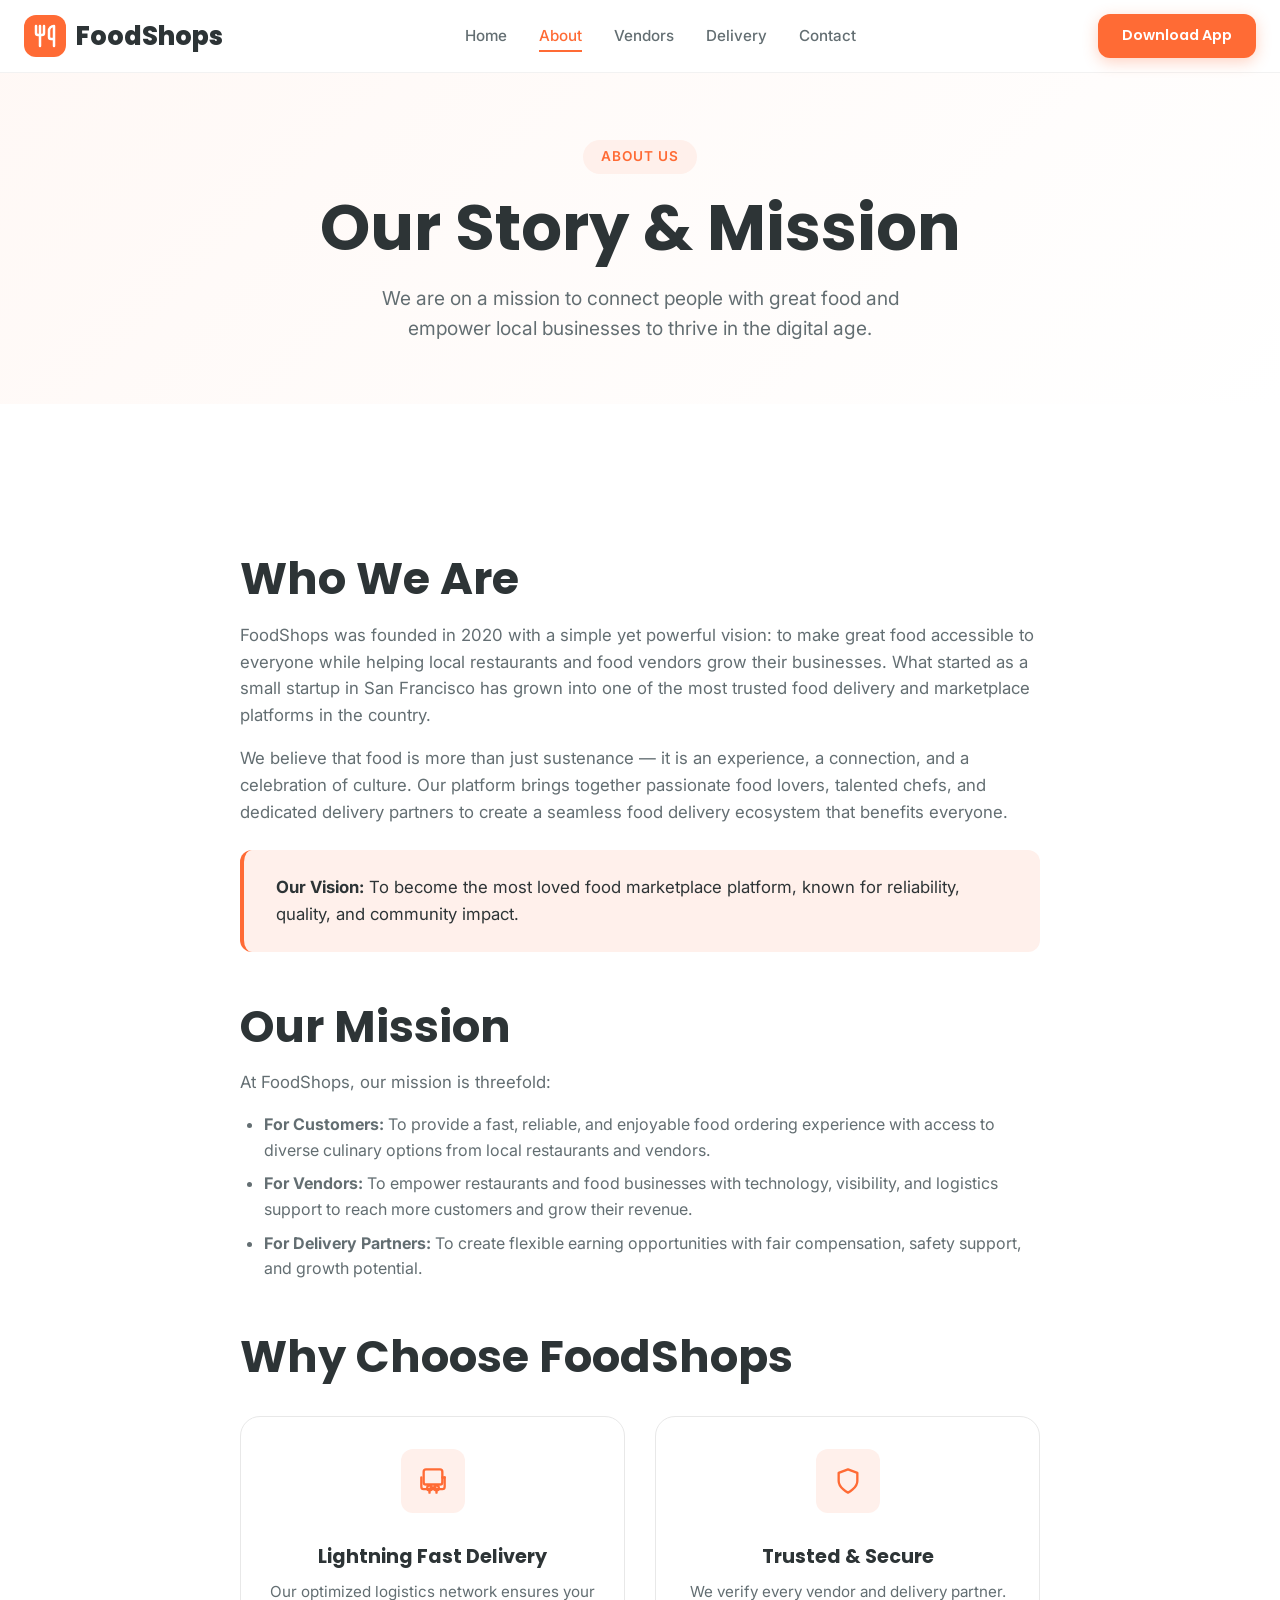
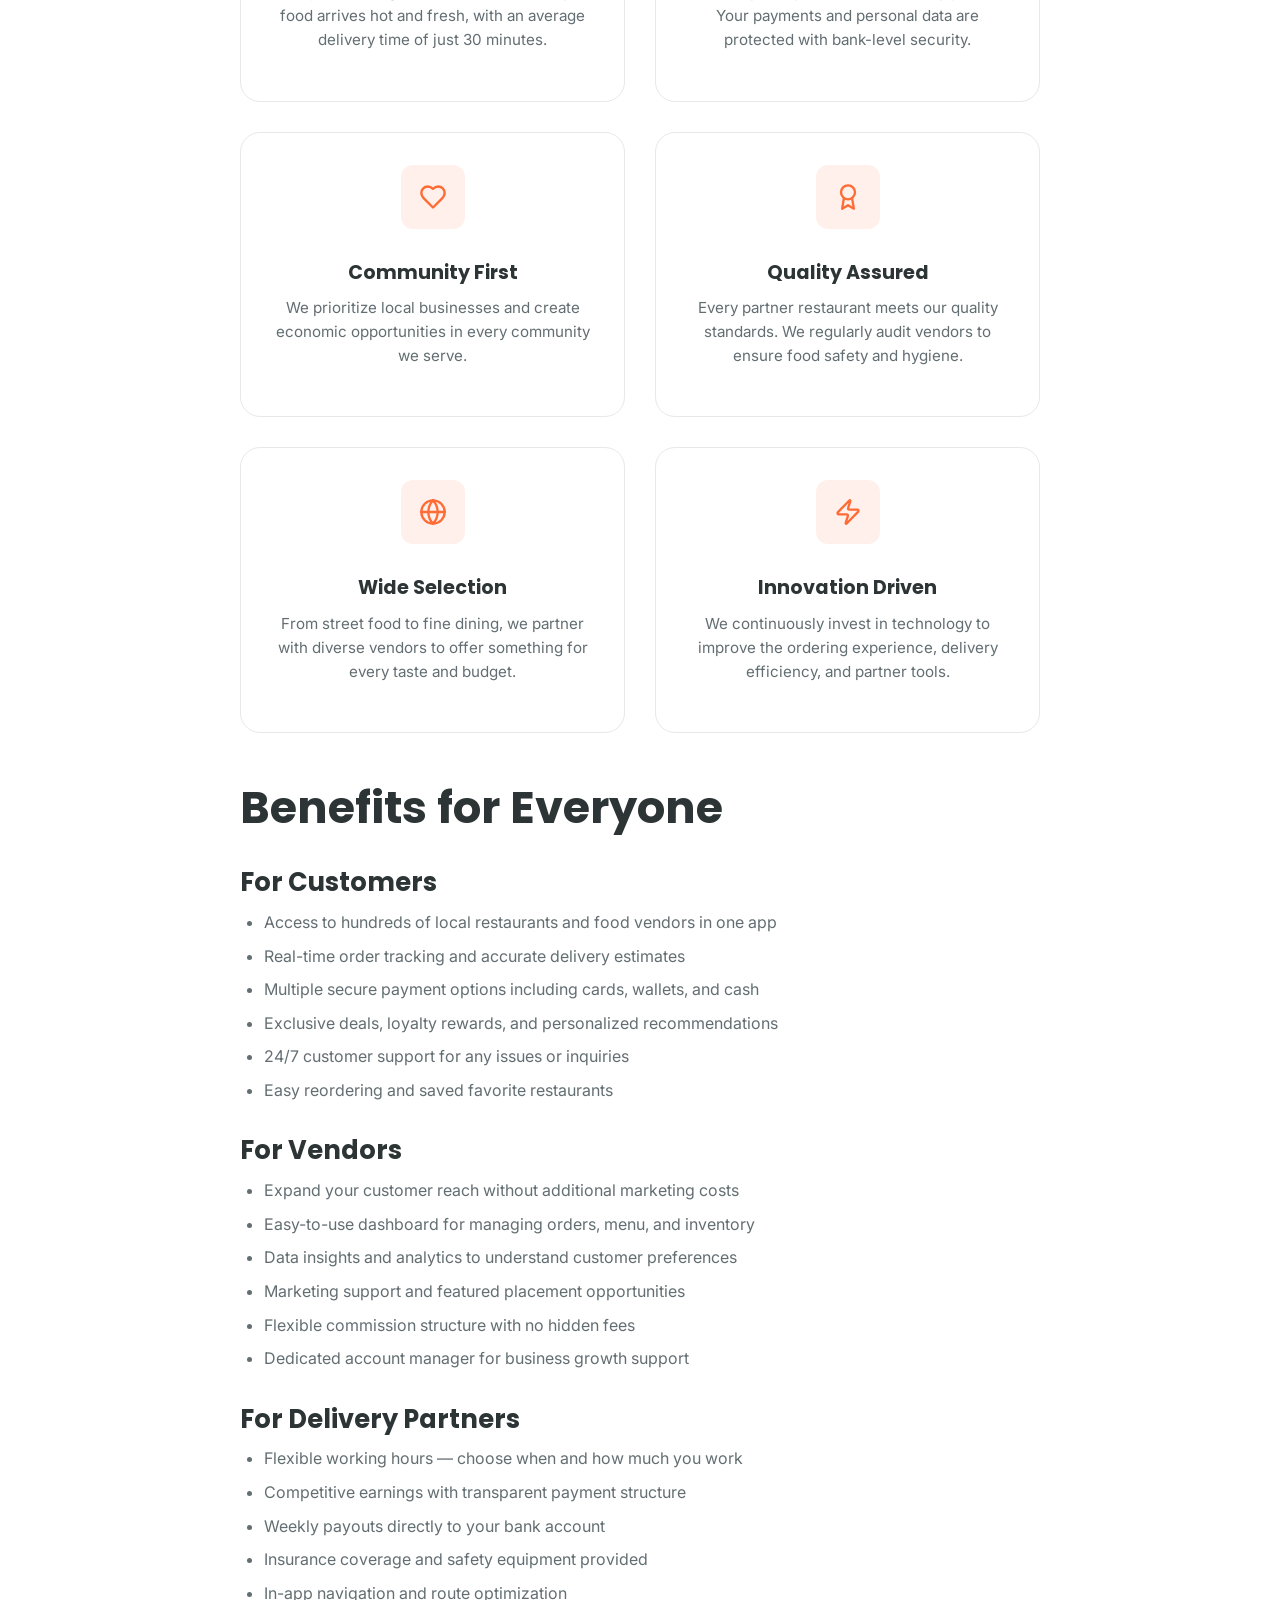
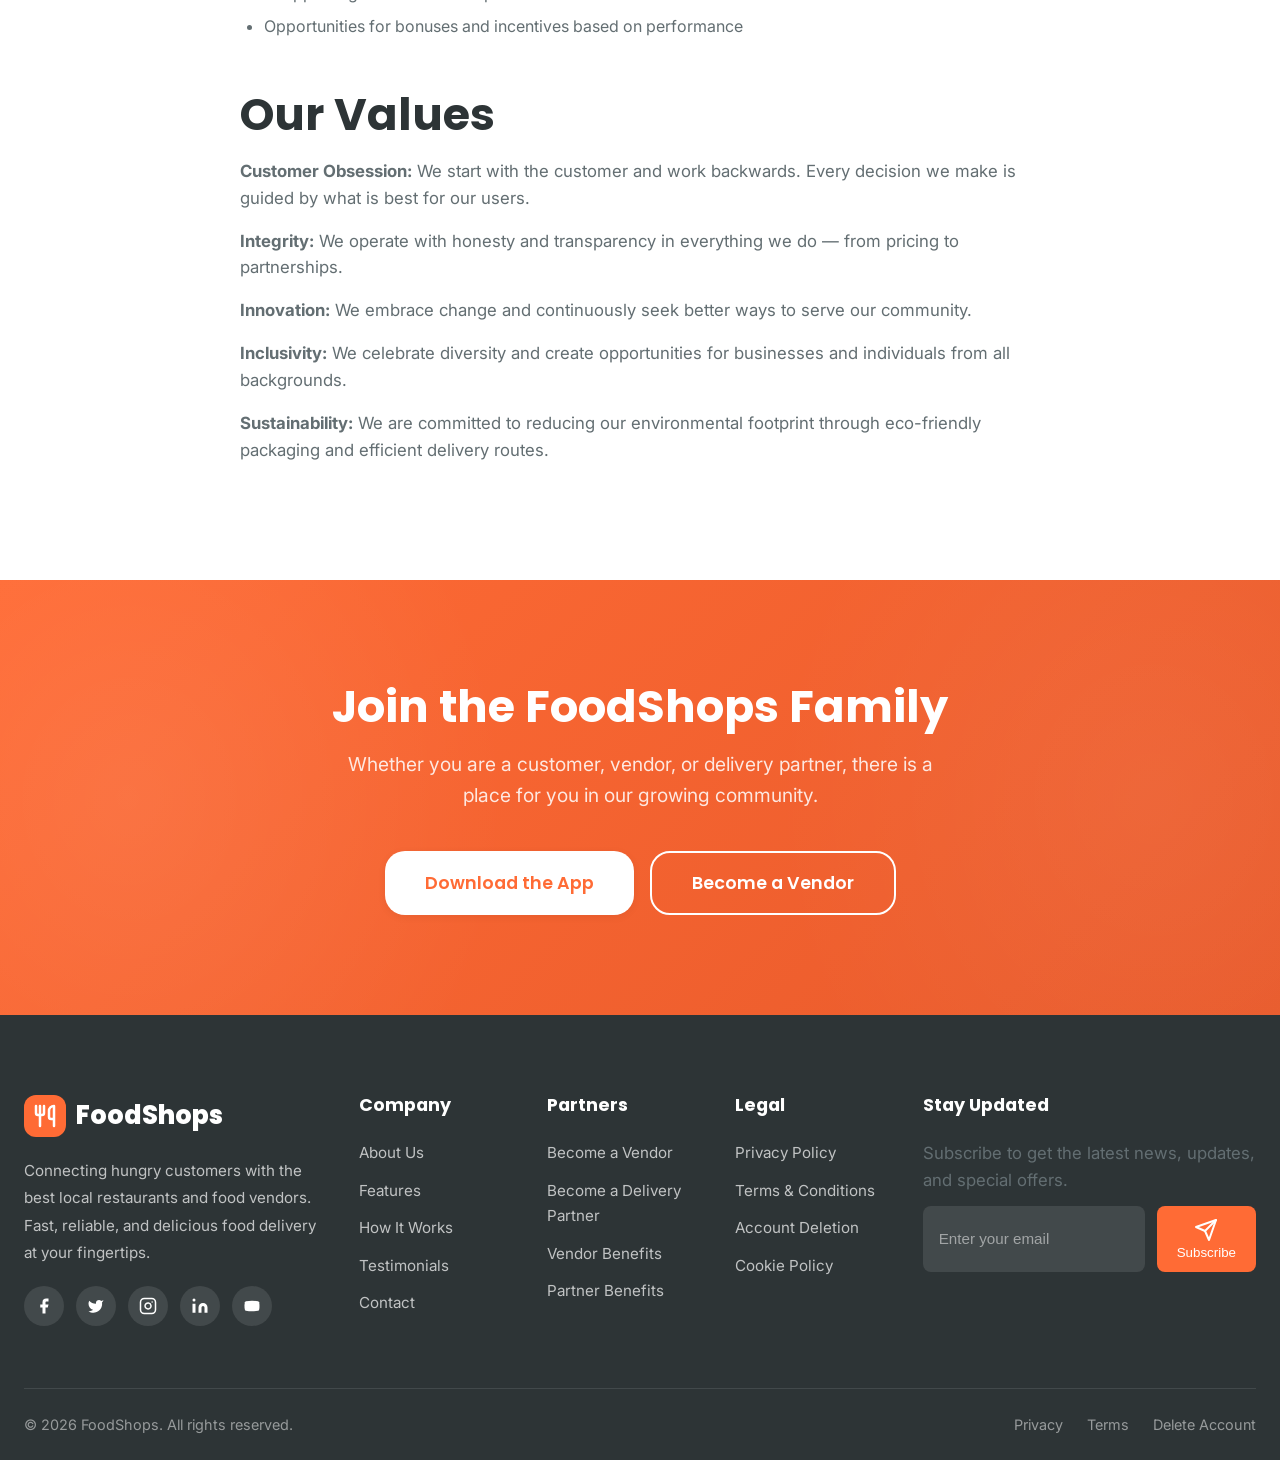
==== foodshops-theme/about.html @ 276d5f9b "Add files via upload" ====
<!DOCTYPE html>
<html lang="en">
<head>
<meta charset="UTF-8">
<meta name="viewport" content="width=device-width, initial-scale=1.0">
<meta name="description" content="FoodShops - Your favorite food, delivered fast. Order from top restaurants and local vendors.">
<meta name="keywords" content="food delivery, online food ordering, restaurant delivery, food marketplace">
<link rel="preconnect" href="https://fonts.googleapis.com">
<link rel="preconnect" href="https://fonts.gstatic.com" crossorigin>
<link href="https://fonts.googleapis.com/css2?family=Inter:wght@400;500;600&family=Poppins:wght@500;600;700;800&display=swap" rel="stylesheet">
<link rel="stylesheet" href="css/style.css">
</head>
<body>
<!-- Navigation -->
<nav class="navbar">
<div class="container">
<a href="index.html" class="logo">
<div class="logo-icon"><svg xmlns="http://www.w3.org/2000/svg" width="24" height="24" viewBox="0 0 24 24" fill="none" stroke="currentColor" stroke-width="2.5" stroke-linecap="round" stroke-linejoin="round"><path d="M3 2v7c0 1.1.9 2 2 2h4a2 2 0 0 0 2-2V2"/><path d="M7 2v20"/><path d="M21 15V2v0a5 5 0 0 0-5 5v6c0 1.1.9 2 2 2h3Zm0 0v7"/></svg></div>
FoodShops
</a>
<div class="nav-links">
<a href="index.html" class="">Home</a>
<a href="about.html" class="active">About</a>
<a href="vendor.html" class="">Vendors</a>
<a href="delivery.html" class="">Delivery</a>
<a href="contact.html" class="">Contact</a>

</div>
<div class="nav-cta">
<a href="download.html" class="btn btn-primary btn-sm">Download App</a>
</div>
<button class="mobile-menu-btn" aria-label="Open menu">
<span></span>
<span></span>
<span></span>
</button>
</div>
</nav>

<!-- Mobile Menu Overlay -->
<div class="mobile-menu-overlay"></div>

<!-- Mobile Menu -->
<div class="mobile-menu">
<button class="mobile-menu-close" aria-label="Close menu">
<svg xmlns="http://www.w3.org/2000/svg" width="24" height="24" viewBox="0 0 24 24" fill="none" stroke="currentColor" stroke-width="2" stroke-linecap="round" stroke-linejoin="round"><path d="M18 6 6 18"/><path d="m6 6 12 12"/></svg>
</button>
<div class="mobile-menu-links">
<a href="index.html" class="">Home</a>
<a href="about.html" class="active">About Us</a>
<a href="vendor.html" class="">Become a Vendor</a>
<a href="delivery.html" class="">Become a Delivery Partner</a>
<a href="download.html" class="">Download App</a>
<a href="contact.html" class="">Contact Us</a>
<a href="privacy.html" class="">Privacy Policy</a>
<a href="terms.html" class="">Terms & Conditions</a>
<a href="delete-account.html" class="">Account Deletion</a>

</div>
<div class="mobile-menu-cta">
<a href="download.html" class="btn btn-primary">Download App</a>
<a href="vendor.html" class="btn btn-outline">Become a Vendor</a>
</div>
</div>


<!-- Page Header -->
<section class="page-header">
<div class="container">
<span class="section-label">About Us</span>
<h1>Our Story & Mission</h1>
<p>We are on a mission to connect people with great food and empower local businesses to thrive in the digital age.</p>
</div>
</section>

<!-- Content Section -->
<section class="content-page section-padding">
<div class="container">
<div class="content-section">
<h2>Who We Are</h2>
<p>FoodShops was founded in 2020 with a simple yet powerful vision: to make great food accessible to everyone while helping local restaurants and food vendors grow their businesses. What started as a small startup in San Francisco has grown into one of the most trusted food delivery and marketplace platforms in the country.</p>
<p>We believe that food is more than just sustenance — it is an experience, a connection, and a celebration of culture. Our platform brings together passionate food lovers, talented chefs, and dedicated delivery partners to create a seamless food delivery ecosystem that benefits everyone.</p>

<div class="highlight-box">
<p><strong>Our Vision:</strong> To become the most loved food marketplace platform, known for reliability, quality, and community impact.</p>
</div>

<h2>Our Mission</h2>
<p>At FoodShops, our mission is threefold:</p>
<ul>
<li><strong>For Customers:</strong> To provide a fast, reliable, and enjoyable food ordering experience with access to diverse culinary options from local restaurants and vendors.</li>
<li><strong>For Vendors:</strong> To empower restaurants and food businesses with technology, visibility, and logistics support to reach more customers and grow their revenue.</li>
<li><strong>For Delivery Partners:</strong> To create flexible earning opportunities with fair compensation, safety support, and growth potential.</li>
</ul>

<h2>Why Choose FoodShops</h2>
<div class="benefits-grid">
<div class="benefit-card fade-in">
<div class="feature-icon"><svg xmlns="http://www.w3.org/2000/svg" width="24" height="24" viewBox="0 0 24 24" fill="none" stroke="currentColor" stroke-width="2" stroke-linecap="round" stroke-linejoin="round"><rect width="16" height="13" x="4" y="2" rx="2"/><path d="M20 9h2"/><path d="M22 9v8a2 2 0 0 1-2 2H4a2 2 0 0 1-2-2V9"/><path d="M9 22v-2a2 2 0 0 1 2-2h2a2 2 0 0 1 2 2v2"/><circle cx="9" cy="18" r="2"/><circle cx="15" cy="18" r="2"/></svg></div>
<h3>Lightning Fast Delivery</h3>
<p>Our optimized logistics network ensures your food arrives hot and fresh, with an average delivery time of just 30 minutes.</p>
</div>
<div class="benefit-card fade-in">
<div class="feature-icon"><svg xmlns="http://www.w3.org/2000/svg" width="24" height="24" viewBox="0 0 24 24" fill="none" stroke="currentColor" stroke-width="2" stroke-linecap="round" stroke-linejoin="round"><path d="M12 22s8-4 8-10V5l-8-3-8 3v7c0 6 8 10 8 10z"/></svg></div>
<h3>Trusted & Secure</h3>
<p>We verify every vendor and delivery partner. Your payments and personal data are protected with bank-level security.</p>
</div>
<div class="benefit-card fade-in">
<div class="feature-icon"><svg xmlns="http://www.w3.org/2000/svg" width="24" height="24" viewBox="0 0 24 24" fill="none" stroke="currentColor" stroke-width="2" stroke-linecap="round" stroke-linejoin="round"><path d="M19 14c1.49-1.46 3-3.21 3-5.5A5.5 5.5 0 0 0 16.5 3c-1.76 0-3 .5-4.5 2-1.5-1.5-2.74-2-4.5-2A5.5 5.5 0 0 0 2 8.5c0 2.3 1.5 4.05 3 5.5l7 7Z"/></svg></div>
<h3>Community First</h3>
<p>We prioritize local businesses and create economic opportunities in every community we serve.</p>
</div>
<div class="benefit-card fade-in">
<div class="feature-icon"><svg xmlns="http://www.w3.org/2000/svg" width="24" height="24" viewBox="0 0 24 24" fill="none" stroke="currentColor" stroke-width="2" stroke-linecap="round" stroke-linejoin="round"><circle cx="12" cy="8" r="6"/><path d="M15.477 12.89 17 22l-5-3-5 3 1.523-9.11"/></svg></div>
<h3>Quality Assured</h3>
<p>Every partner restaurant meets our quality standards. We regularly audit vendors to ensure food safety and hygiene.</p>
</div>
<div class="benefit-card fade-in">
<div class="feature-icon"><svg xmlns="http://www.w3.org/2000/svg" width="24" height="24" viewBox="0 0 24 24" fill="none" stroke="currentColor" stroke-width="2" stroke-linecap="round" stroke-linejoin="round"><circle cx="12" cy="12" r="10"/><path d="M12 2a14.5 14.5 0 0 0 0 20 14.5 14.5 0 0 0 0-20"/><path d="M2 12h20"/></svg></div>
<h3>Wide Selection</h3>
<p>From street food to fine dining, we partner with diverse vendors to offer something for every taste and budget.</p>
</div>
<div class="benefit-card fade-in">
<div class="feature-icon"><svg xmlns="http://www.w3.org/2000/svg" width="24" height="24" viewBox="0 0 24 24" fill="none" stroke="currentColor" stroke-width="2" stroke-linecap="round" stroke-linejoin="round"><path d="M4 14a1 1 0 0 1-.78-1.63l9.9-10.2a.5.5 0 0 1 .86.46l-1.92 6.02A1 1 0 0 0 13 10h7a1 1 0 0 1 .78 1.63l-9.9 10.2a.5.5 0 0 1-.86-.46l1.92-6.02A1 1 0 0 0 11 14z"/></svg></div>
<h3>Innovation Driven</h3>
<p>We continuously invest in technology to improve the ordering experience, delivery efficiency, and partner tools.</p>
</div>
</div>

<h2>Benefits for Everyone</h2>

<h3>For Customers</h3>
<ul>
<li>Access to hundreds of local restaurants and food vendors in one app</li>
<li>Real-time order tracking and accurate delivery estimates</li>
<li>Multiple secure payment options including cards, wallets, and cash</li>
<li>Exclusive deals, loyalty rewards, and personalized recommendations</li>
<li>24/7 customer support for any issues or inquiries</li>
<li>Easy reordering and saved favorite restaurants</li>
</ul>

<h3>For Vendors</h3>
<ul>
<li>Expand your customer reach without additional marketing costs</li>
<li>Easy-to-use dashboard for managing orders, menu, and inventory</li>
<li>Data insights and analytics to understand customer preferences</li>
<li>Marketing support and featured placement opportunities</li>
<li>Flexible commission structure with no hidden fees</li>
<li>Dedicated account manager for business growth support</li>
</ul>

<h3>For Delivery Partners</h3>
<ul>
<li>Flexible working hours — choose when and how much you work</li>
<li>Competitive earnings with transparent payment structure</li>
<li>Weekly payouts directly to your bank account</li>
<li>Insurance coverage and safety equipment provided</li>
<li>In-app navigation and route optimization</li>
<li>Opportunities for bonuses and incentives based on performance</li>
</ul>

<h2>Our Values</h2>
<p><strong>Customer Obsession:</strong> We start with the customer and work backwards. Every decision we make is guided by what is best for our users.</p>
<p><strong>Integrity:</strong> We operate with honesty and transparency in everything we do — from pricing to partnerships.</p>
<p><strong>Innovation:</strong> We embrace change and continuously seek better ways to serve our community.</p>
<p><strong>Inclusivity:</strong> We celebrate diversity and create opportunities for businesses and individuals from all backgrounds.</p>
<p><strong>Sustainability:</strong> We are committed to reducing our environmental footprint through eco-friendly packaging and efficient delivery routes.</p>
</div>
</div>
</section>

<!-- CTA Section -->
<section class="cta-section">
<div class="container">
<h2>Join the FoodShops Family</h2>
<p>Whether you are a customer, vendor, or delivery partner, there is a place for you in our growing community.</p>
<div class="cta-buttons">
<a href="download.html" class="btn btn-white btn-lg">Download the App</a>
<a href="vendor.html" class="btn btn-outline btn-lg" style="border-color:white;color:white">Become a Vendor</a>
</div>
</div>
</section>


<!-- Footer -->
<footer class="footer">
<div class="container">
<div class="footer-grid">
<div class="footer-brand">
<a href="index.html" class="logo">
<div class="logo-icon"><svg xmlns="http://www.w3.org/2000/svg" width="24" height="24" viewBox="0 0 24 24" fill="none" stroke="currentColor" stroke-width="2.5" stroke-linecap="round" stroke-linejoin="round"><path d="M3 2v7c0 1.1.9 2 2 2h4a2 2 0 0 0 2-2V2"/><path d="M7 2v20"/><path d="M21 15V2v0a5 5 0 0 0-5 5v6c0 1.1.9 2 2 2h3Zm0 0v7"/></svg></div>
FoodShops
</a>
<p>Connecting hungry customers with the best local restaurants and food vendors. Fast, reliable, and delicious food delivery at your fingertips.</p>
<div class="footer-social">
<a href="#" aria-label="Facebook"><svg xmlns="http://www.w3.org/2000/svg" width="24" height="24" viewBox="0 0 24 24" fill="currentColor"><path d="M18 2h-3a5 5 0 0 0-5 5v3H7v4h3v8h4v-8h3l1-4h-4V7a1 1 0 0 1 1-1h3z"/></svg></a>
<a href="#" aria-label="Twitter"><svg xmlns="http://www.w3.org/2000/svg" width="24" height="24" viewBox="0 0 24 24" fill="currentColor"><path d="M22 4s-.7 2.1-2 3.4c1.6 10-9.4 17.3-18 11.6 2.2.1 4.4-.6 6-2C3 15.5.5 9.6 3 5c2.2 2.6 5.6 4.1 9 4-.9-4.2 4-6.6 7-3.8 1.1 0 3-1.2 3-1.2z"/></svg></a>
<a href="#" aria-label="Instagram"><svg xmlns="http://www.w3.org/2000/svg" width="24" height="24" viewBox="0 0 24 24" fill="none" stroke="currentColor" stroke-width="2" stroke-linecap="round" stroke-linejoin="round"><rect width="20" height="20" x="2" y="2" rx="5" ry="5"/><path d="M16 11.37A4 4 0 1 1 12.63 8 4 4 0 0 1 16 11.37z"/><line x1="17.5" x2="17.51" y1="6.5" y2="6.5"/></svg></a>
<a href="#" aria-label="LinkedIn"><svg xmlns="http://www.w3.org/2000/svg" width="24" height="24" viewBox="0 0 24 24" fill="currentColor"><path d="M16 8a6 6 0 0 1 6 6v7h-4v-7a2 2 0 0 0-2-2 2 2 0 0 0-2 2v7h-4v-7a6 6 0 0 1 6-6z"/><rect width="4" height="12" x="2" y="9"/><circle cx="4" cy="4" r="2"/></svg></a>
<a href="#" aria-label="YouTube"><svg xmlns="http://www.w3.org/2000/svg" width="24" height="24" viewBox="0 0 24 24" fill="currentColor"><path d="M2.5 17a24.12 24.12 0 0 1 0-10 2 2 0 0 1 1.4-1.4 49.56 49.56 0 0 1 16.2 0A2 2 0 0 1 21.5 7a24.12 24.12 0 0 1 0 10 2 2 0 0 1-1.4 1.4 49.55 49.55 0 0 1-16.2 0A2 2 0 0 1 2.5 17"/><path d="m10 15 5-3-5-3z"/></svg></a>
</div>
</div>
<div class="footer-column">
<h4>Company</h4>
<ul>
<li><a href="about.html">About Us</a></li>
<li><a href="index.html#features">Features</a></li>
<li><a href="index.html#how-it-works">How It Works</a></li>
<li><a href="index.html#testimonials">Testimonials</a></li>
<li><a href="contact.html">Contact</a></li>
</ul>
</div>
<div class="footer-column">
<h4>Partners</h4>
<ul>
<li><a href="vendor.html">Become a Vendor</a></li>
<li><a href="delivery.html">Become a Delivery Partner</a></li>
<li><a href="vendor.html#benefits">Vendor Benefits</a></li>
<li><a href="delivery.html#benefits">Partner Benefits</a></li>
</ul>
</div>
<div class="footer-column">
<h4>Legal</h4>
<ul>
<li><a href="privacy.html">Privacy Policy</a></li>
<li><a href="terms.html">Terms & Conditions</a></li>
<li><a href="delete-account.html">Account Deletion</a></li>
<li><a href="privacy.html#cookies">Cookie Policy</a></li>
</ul>
</div>
<div class="footer-column footer-newsletter">
<h4>Stay Updated</h4>
<p>Subscribe to get the latest news, updates, and special offers.</p>
<form class="newsletter-form" onsubmit="event.preventDefault(); alert('Thank you for subscribing!');">
<input type="email" placeholder="Enter your email" required>
<button type="submit"><svg xmlns="http://www.w3.org/2000/svg" width="24" height="24" viewBox="0 0 24 24" fill="none" stroke="currentColor" stroke-width="2" stroke-linecap="round" stroke-linejoin="round"><path d="m22 2-7 20-4-9-9-4Z"/><path d="M22 2 11 13"/></svg>Subscribe</button>
</form>
</div>
</div>
<div class="footer-bottom">
<p>© 2026 FoodShops. All rights reserved.</p>
<div class="footer-bottom-links">
<a href="privacy.html">Privacy</a>
<a href="terms.html">Terms</a>
<a href="delete-account.html">Delete Account</a>
</div>
</div>
</div>
</footer>

<script src="js/main.js"></script>
</body>
</html>
---- foodshops-theme/css/style.css ----
/* ============================================
FoodShops - Modern Food Marketplace Theme
============================================ */

/* CSS Variables */
:root {
--primary: #FF6B35;
--primary-dark: #E85A2B;
--primary-light: #FFF0EB;
--secondary: #2D3436;
--accent: #00B894;
--accent-light: #E8F8F5;
--text-dark: #2D3436;
--text-medium: #636E72;
--text-light: #B2BEC3;
--bg-white: #FFFFFF;
--bg-light: #F8F9FA;
--bg-cream: #FFF8F5;
--border: #E8E8E8;
--shadow-sm: 0 2px 8px rgba(0,0,0,0.06);
--shadow-md: 0 4px 20px rgba(0,0,0,0.08);
--shadow-lg: 0 10px 40px rgba(0,0,0,0.12);
--radius-sm: 8px;
--radius-md: 12px;
--radius-lg: 20px;
--radius-xl: 28px;
--transition: all 0.3s cubic-bezier(0.4, 0, 0.2, 1);
--font-heading: 'Poppins', -apple-system, BlinkMacSystemFont, sans-serif;
--font-body: 'Inter', -apple-system, BlinkMacSystemFont, sans-serif;
}

/* Reset & Base */
*, *::before, *::after {
margin: 0;
padding: 0;
box-sizing: border-box;
}

html {
scroll-behavior: smooth;
font-size: 16px;
}

body {
font-family: var(--font-body);
color: var(--text-dark);
line-height: 1.6;
background: var(--bg-white);
overflow-x: hidden;
-webkit-font-smoothing: antialiased;
}

img {
max-width: 100%;
height: auto;
display: block;
}

a {
text-decoration: none;
color: inherit;
transition: var(--transition);
}

ul {
list-style: none;
}

/* Typography */
h1, h2, h3, h4, h5, h6 {
font-family: var(--font-heading);
font-weight: 700;
line-height: 1.2;
color: var(--text-dark);
}

h1 { font-size: clamp(2.5rem, 5vw, 4rem); }
h2 { font-size: clamp(1.8rem, 3.5vw, 2.8rem); }
h3 { font-size: clamp(1.3rem, 2.5vw, 1.6rem); }
h4 { font-size: 1.25rem; }

p {
color: var(--text-medium);
font-size: 1.05rem;
}

/* Container */
.container {
width: 100%;
max-width: 1280px;
margin: 0 auto;
padding: 0 24px;
}

.section-padding {
padding: 100px 0;
}

.section-header {
text-align: center;
max-width: 700px;
margin: 0 auto 60px;
}

.section-header h2 {
margin-bottom: 16px;
}

.section-header p {
font-size: 1.15rem;
}

.section-label {
display: inline-block;
background: var(--primary-light);
color: var(--primary);
padding: 6px 18px;
border-radius: 50px;
font-size: 0.85rem;
font-weight: 600;
text-transform: uppercase;
letter-spacing: 1px;
margin-bottom: 16px;
}

/* Buttons */
.btn {
display: inline-flex;
align-items: center;
justify-content: center;
gap: 10px;
padding: 14px 32px;
border-radius: var(--radius-md);
font-family: var(--font-heading);
font-weight: 600;
font-size: 1rem;
cursor: pointer;
border: none;
transition: var(--transition);
white-space: nowrap;
}

.btn-primary {
background: var(--primary);
color: white;
box-shadow: 0 4px 15px rgba(255, 107, 53, 0.3);
}

.btn-primary:hover {
background: var(--primary-dark);
transform: translateY(-2px);
box-shadow: 0 8px 25px rgba(255, 107, 53, 0.4);
}

.btn-secondary {
background: var(--secondary);
color: white;
}

.btn-secondary:hover {
background: #1a1e1f;
transform: translateY(-2px);
}

.btn-outline {
background: transparent;
color: var(--primary);
border: 2px solid var(--primary);
}

.btn-outline:hover {
background: var(--primary);
color: white;
transform: translateY(-2px);
}

.btn-white {
background: white;
color: var(--primary);
box-shadow: var(--shadow-sm);
}

.btn-white:hover {
transform: translateY(-2px);
box-shadow: var(--shadow-md);
}

.btn-lg {
padding: 16px 40px;
font-size: 1.1rem;
border-radius: var(--radius-lg);
}

.btn-sm {
padding: 10px 24px;
font-size: 0.9rem;
}

/* App Store Buttons */
.app-btn {
display: inline-flex;
align-items: center;
gap: 12px;
background: var(--secondary);
color: white;
padding: 12px 24px;
border-radius: var(--radius-md);
transition: var(--transition);
border: 2px solid var(--secondary);
}

.app-btn:hover {
background: transparent;
color: var(--secondary);
transform: translateY(-2px);
}

.app-btn svg {
width: 28px;
height: 28px;
flex-shrink: 0;
}

.app-btn-text {
display: flex;
flex-direction: column;
line-height: 1.2;
}

.app-btn-label {
font-size: 0.7rem;
opacity: 0.8;
text-transform: uppercase;
letter-spacing: 0.5px;
}

.app-btn-store {
font-size: 1.05rem;
font-weight: 600;
font-family: var(--font-heading);
}

/* Navigation */
.navbar {
position: fixed;
top: 0;
left: 0;
right: 0;
z-index: 1000;
background: rgba(255, 255, 255, 0.95);
backdrop-filter: blur(20px);
-webkit-backdrop-filter: blur(20px);
border-bottom: 1px solid rgba(0,0,0,0.05);
transition: var(--transition);
}

.navbar.scrolled {
box-shadow: var(--shadow-sm);
}

.navbar .container {
display: flex;
align-items: center;
justify-content: space-between;
height: 72px;
}

.logo {
display: flex;
align-items: center;
gap: 10px;
font-family: var(--font-heading);
font-size: 1.6rem;
font-weight: 800;
color: var(--text-dark);
}

.logo-icon {
width: 42px;
height: 42px;
background: var(--primary);
border-radius: var(--radius-md);
display: flex;
align-items: center;
justify-content: center;
color: white;
}

.nav-links {
display: flex;
align-items: center;
gap: 32px;
}

.nav-links a {
font-weight: 500;
font-size: 0.95rem;
color: var(--text-medium);
position: relative;
}

.nav-links a::after {
content: '';
position: absolute;
bottom: -4px;
left: 0;
width: 0;
height: 2px;
background: var(--primary);
transition: var(--transition);
}

.nav-links a:hover,
.nav-links a.active {
color: var(--primary);
}

.nav-links a:hover::after,
.nav-links a.active::after {
width: 100%;
}

.nav-cta {
display: flex;
align-items: center;
gap: 16px;
}

.mobile-menu-btn {
display: none;
flex-direction: column;
gap: 5px;
cursor: pointer;
padding: 8px;
background: none;
border: none;
}

.mobile-menu-btn span {
display: block;
width: 24px;
height: 2px;
background: var(--text-dark);
transition: var(--transition);
border-radius: 2px;
}

/* Hero Section */
.hero {
padding: 140px 0 100px;
background: linear-gradient(135deg, var(--bg-cream) 0%, var(--bg-white) 50%, var(--primary-light) 100%);
position: relative;
overflow: hidden;
}

.hero::before {
content: '';
position: absolute;
top: -100px;
right: -100px;
width: 500px;
height: 500px;
background: radial-gradient(circle, rgba(255,107,53,0.08) 0%, transparent 70%);
border-radius: 50%;
}

.hero .container {
display: grid;
grid-template-columns: 1fr 1fr;
gap: 60px;
align-items: center;
}

.hero-content {
position: relative;
z-index: 2;
}

.hero-badge {
display: inline-flex;
align-items: center;
gap: 8px;
background: white;
padding: 8px 20px;
border-radius: 50px;
font-size: 0.9rem;
font-weight: 500;
color: var(--primary);
box-shadow: var(--shadow-sm);
margin-bottom: 24px;
}

.hero-badge svg {
width: 18px;
height: 18px;
}

.hero h1 {
margin-bottom: 20px;
line-height: 1.1;
}

.hero h1 span {
color: var(--primary);
position: relative;
}

.hero-description {
font-size: 1.2rem;
color: var(--text-medium);
margin-bottom: 36px;
max-width: 500px;
}

.hero-buttons {
display: flex;
flex-wrap: wrap;
gap: 16px;
margin-bottom: 40px;
}

.hero-stats {
display: flex;
gap: 40px;
}

.hero-stat {
text-align: left;
}

.hero-stat-number {
font-family: var(--font-heading);
font-size: 2rem;
font-weight: 800;
color: var(--primary);
line-height: 1;
}

.hero-stat-label {
font-size: 0.85rem;
color: var(--text-light);
margin-top: 4px;
}

.hero-image {
position: relative;
z-index: 2;
}

.hero-image-wrapper {
position: relative;
border-radius: var(--radius-xl);
overflow: hidden;
box-shadow: var(--shadow-lg);
}

.hero-image-wrapper img {
width: 100%;
height: 500px;
object-fit: cover;
}

.hero-float-card {
position: absolute;
background: white;
border-radius: var(--radius-md);
padding: 16px 20px;
box-shadow: var(--shadow-md);
display: flex;
align-items: center;
gap: 12px;
animation: float 3s ease-in-out infinite;
}

.hero-float-card.card-1 {
top: 20px;
left: -30px;
animation-delay: 0s;
}

.hero-float-card.card-2 {
bottom: 40px;
right: -20px;
animation-delay: 1.5s;
}

.hero-float-icon {
width: 44px;
height: 44px;
background: var(--primary-light);
border-radius: 12px;
display: flex;
align-items: center;
justify-content: center;
color: var(--primary);
flex-shrink: 0;
}

.hero-float-text strong {
display: block;
font-family: var(--font-heading);
font-size: 0.95rem;
color: var(--text-dark);
}

.hero-float-text span {
font-size: 0.8rem;
color: var(--text-light);
}

@keyframes float {
0%, 100% { transform: translateY(0); }
50% { transform: translateY(-10px); }
}

/* Features Section */
.features {
background: var(--bg-white);
}

.features-grid {
display: grid;
grid-template-columns: repeat(auto-fit, minmax(300px, 1fr));
gap: 30px;
}

.feature-card {
background: var(--bg-white);
border: 1px solid var(--border);
border-radius: var(--radius-lg);
padding: 40px 30px;
transition: var(--transition);
position: relative;
overflow: hidden;
}

.feature-card::before {
content: '';
position: absolute;
top: 0;
left: 0;
right: 0;
height: 4px;
background: var(--primary);
transform: scaleX(0);
transition: var(--transition);
}

.feature-card:hover {
transform: translateY(-8px);
box-shadow: var(--shadow-lg);
border-color: transparent;
}

.feature-card:hover::before {
transform: scaleX(1);
}

.feature-icon {
width: 64px;
height: 64px;
background: var(--primary-light);
border-radius: var(--radius-md);
display: flex;
align-items: center;
justify-content: center;
margin-bottom: 24px;
color: var(--primary);
transition: var(--transition);
}

.feature-card:hover .feature-icon {
background: var(--primary);
color: white;
transform: scale(1.1);
}

.feature-icon svg {
width: 28px;
height: 28px;
}

.feature-card h3 {
margin-bottom: 12px;
font-size: 1.3rem;
}

.feature-card p {
font-size: 0.95rem;
line-height: 1.7;
}

/* How It Works */
.how-it-works {
background: var(--bg-light);
}

.steps-grid {
display: grid;
grid-template-columns: repeat(auto-fit, minmax(250px, 1fr));
gap: 30px;
position: relative;
}

.steps-grid::before {
content: '';
position: absolute;
top: 40px;
left: 10%;
right: 10%;
height: 2px;
background: linear-gradient(90deg, var(--primary) 0%, var(--accent) 100%);
opacity: 0.2;
z-index: 0;
}

.step-card {
text-align: center;
position: relative;
z-index: 1;
background: var(--bg-white);
padding: 40px 30px;
border-radius: var(--radius-lg);
box-shadow: var(--shadow-sm);
transition: var(--transition);
}

.step-card:hover {
transform: translateY(-5px);
box-shadow: var(--shadow-md);
}

.step-number {
width: 60px;
height: 60px;
background: var(--primary);
color: white;
border-radius: 50%;
display: flex;
align-items: center;
justify-content: center;
font-family: var(--font-heading);
font-size: 1.5rem;
font-weight: 800;
margin: 0 auto 24px;
box-shadow: 0 4px 15px rgba(255, 107, 53, 0.3);
}

.step-card h3 {
margin-bottom: 12px;
}

.step-card p {
font-size: 0.95rem;
}

/* Testimonials */
.testimonials {
background: var(--bg-white);
}

.testimonials-grid {
display: grid;
grid-template-columns: repeat(auto-fit, minmax(350px, 1fr));
gap: 30px;
}

.testimonial-card {
background: var(--bg-light);
border-radius: var(--radius-lg);
padding: 40px;
position: relative;
transition: var(--transition);
}

.testimonial-card:hover {
transform: translateY(-5px);
box-shadow: var(--shadow-md);
}

.testimonial-quote {
font-size: 3rem;
color: var(--primary);
opacity: 0.3;
line-height: 1;
margin-bottom: 16px;
font-family: Georgia, serif;
}

.testimonial-text {
font-size: 1.05rem;
color: var(--text-medium);
margin-bottom: 24px;
line-height: 1.8;
}

.testimonial-author {
display: flex;
align-items: center;
gap: 16px;
}

.testimonial-avatar {
width: 56px;
height: 56px;
border-radius: 50%;
background: var(--primary-light);
display: flex;
align-items: center;
justify-content: center;
font-family: var(--font-heading);
font-weight: 700;
color: var(--primary);
font-size: 1.2rem;
}

.testimonial-info h4 {
font-size: 1.05rem;
margin-bottom: 2px;
}

.testimonial-info span {
font-size: 0.85rem;
color: var(--text-light);
}

.testimonial-stars {
display: flex;
gap: 4px;
margin-bottom: 16px;
}

.testimonial-stars svg {
width: 18px;
height: 18px;
color: #F1C40F;
}

/* FAQ Section */
.faq {
background: var(--bg-cream);
}

.faq-grid {
max-width: 800px;
margin: 0 auto;
}

.faq-item {
background: var(--bg-white);
border-radius: var(--radius-md);
margin-bottom: 16px;
overflow: hidden;
box-shadow: var(--shadow-sm);
transition: var(--transition);
}

.faq-item.active {
box-shadow: var(--shadow-md);
}

.faq-question {
width: 100%;
padding: 24px 30px;
display: flex;
align-items: center;
justify-content: space-between;
background: none;
border: none;
cursor: pointer;
font-family: var(--font-heading);
font-size: 1.1rem;
font-weight: 600;
color: var(--text-dark);
text-align: left;
}

.faq-question svg {
width: 24px;
height: 24px;
color: var(--primary);
transition: var(--transition);
flex-shrink: 0;
margin-left: 16px;
}

.faq-item.active .faq-question svg {
transform: rotate(180deg);
}

.faq-answer {
max-height: 0;
overflow: hidden;
transition: max-height 0.3s ease, padding 0.3s ease;
}

.faq-item.active .faq-answer {
max-height: 500px;
padding: 0 30px 24px;
}

.faq-answer p {
color: var(--text-medium);
line-height: 1.8;
}

/* Contact Section */
.contact-section {
background: var(--bg-white);
}

.contact-grid {
display: grid;
grid-template-columns: 1fr 1.2fr;
gap: 60px;
align-items: start;
}

.contact-info h3 {
margin-bottom: 16px;
}

.contact-info > p {
margin-bottom: 40px;
}

.contact-item {
display: flex;
align-items: flex-start;
gap: 20px;
margin-bottom: 28px;
}

.contact-item-icon {
width: 52px;
height: 52px;
background: var(--primary-light);
border-radius: var(--radius-md);
display: flex;
align-items: center;
justify-content: center;
color: var(--primary);
flex-shrink: 0;
}

.contact-item-icon svg {
width: 22px;
height: 22px;
}

.contact-item-text h4 {
font-size: 1.05rem;
margin-bottom: 4px;
}

.contact-item-text p {
font-size: 0.95rem;
color: var(--text-medium);
}

.contact-social {
display: flex;
gap: 12px;
margin-top: 32px;
}

.contact-social a {
width: 44px;
height: 44px;
background: var(--bg-light);
border-radius: 50%;
display: flex;
align-items: center;
justify-content: center;
color: var(--text-medium);
transition: var(--transition);
}

.contact-social a:hover {
background: var(--primary);
color: white;
transform: translateY(-3px);
}

.contact-social svg {
width: 20px;
height: 20px;
}

/* Forms */
.form-group {
margin-bottom: 24px;
}

.form-group label {
display: block;
font-family: var(--font-heading);
font-weight: 600;
font-size: 0.95rem;
margin-bottom: 8px;
color: var(--text-dark);
}

.form-group input,
.form-group textarea,
.form-group select {
width: 100%;
padding: 14px 18px;
border: 2px solid var(--border);
border-radius: var(--radius-md);
font-family: var(--font-body);
font-size: 1rem;
color: var(--text-dark);
background: var(--bg-white);
transition: var(--transition);
}

.form-group input:focus,
.form-group textarea:focus,
.form-group select:focus {
outline: none;
border-color: var(--primary);
box-shadow: 0 0 0 4px rgba(255, 107, 53, 0.1);
}

.form-group textarea {
min-height: 140px;
resize: vertical;
}

.form-row {
display: grid;
grid-template-columns: 1fr 1fr;
gap: 20px;
}

.contact-form {
background: var(--bg-light);
padding: 40px;
border-radius: var(--radius-lg);
}

/* CTA Section */
.cta-section {
background: linear-gradient(135deg, var(--primary) 0%, var(--primary-dark) 100%);
padding: 100px 0;
text-align: center;
position: relative;
overflow: hidden;
}

.cta-section::before {
content: '';
position: absolute;
top: -50%;
left: -20%;
width: 60%;
height: 200%;
background: radial-gradient(ellipse, rgba(255,255,255,0.08) 0%, transparent 70%);
}

.cta-section::after {
content: '';
position: absolute;
bottom: -50%;
right: -20%;
width: 60%;
height: 200%;
background: radial-gradient(ellipse, rgba(255,255,255,0.06) 0%, transparent 70%);
}

.cta-section .container {
position: relative;
z-index: 2;
}

.cta-section h2 {
color: white;
margin-bottom: 16px;
}

.cta-section p {
color: rgba(255,255,255,0.85);
font-size: 1.2rem;
margin-bottom: 40px;
max-width: 600px;
margin-left: auto;
margin-right: auto;
}

.cta-buttons {
display: flex;
justify-content: center;
gap: 16px;
flex-wrap: wrap;
}

.cta-section .app-btn {
background: white;
color: var(--text-dark);
border-color: white;
}

.cta-section .app-btn:hover {
background: transparent;
color: white;
}

/* Footer */
.footer {
background: var(--secondary);
color: white;
padding: 80px 0 0;
}

.footer-grid {
display: grid;
grid-template-columns: 2fr 1fr 1fr 1fr 1.5fr;
gap: 40px;
margin-bottom: 60px;
}

.footer-brand p {
color: rgba(255,255,255,0.7);
margin: 20px 0;
font-size: 0.95rem;
line-height: 1.8;
}

.footer-brand .logo {
color: white;
}

.footer-social {
display: flex;
gap: 12px;
}

.footer-social a {
width: 40px;
height: 40px;
background: rgba(255,255,255,0.1);
border-radius: 50%;
display: flex;
align-items: center;
justify-content: center;
color: white;
transition: var(--transition);
}

.footer-social a:hover {
background: var(--primary);
transform: translateY(-3px);
}

.footer-social svg {
width: 18px;
height: 18px;
}

.footer-column h4 {
color: white;
font-size: 1.1rem;
margin-bottom: 24px;
}

.footer-column ul li {
margin-bottom: 12px;
}

.footer-column ul li a {
color: rgba(255,255,255,0.7);
font-size: 0.95rem;
transition: var(--transition);
}

.footer-column ul li a:hover {
color: white;
}

.footer-newsletter form {
display: flex;
gap: 12px;
margin-top: 12px;
}

.footer-newsletter input {
flex: 1;
padding: 12px 16px;
border: none;
border-radius: var(--radius-sm);
background: rgba(255,255,255,0.1);
color: white;
font-size: 0.95rem;
}

.footer-newsletter input::placeholder {
color: rgba(255,255,255,0.5);
}

.footer-newsletter button {
padding: 12px 20px;
background: var(--primary);
color: white;
border: none;
border-radius: var(--radius-sm);
cursor: pointer;
transition: var(--transition);
}

.footer-newsletter button:hover {
background: var(--primary-dark);
}

.footer-bottom {
border-top: 1px solid rgba(255,255,255,0.1);
padding: 24px 0;
margin-top: 40px;
display: flex;
justify-content: space-between;
align-items: center;
flex-wrap: wrap;
gap: 16px;
}

.footer-bottom p {
color: rgba(255,255,255,0.5);
font-size: 0.9rem;
}

.footer-bottom-links {
display: flex;
gap: 24px;
}

.footer-bottom-links a {
color: rgba(255,255,255,0.5);
font-size: 0.9rem;
}

.footer-bottom-links a:hover {
color: white;
}

/* Responsive */
@media (max-width: 1024px) {
.hero .container {
grid-template-columns: 1fr;
text-align: center;
}
.hero-description {
margin-left: auto;
margin-right: auto;
}
.hero-buttons {
justify-content: center;
}
.hero-stats {
justify-content: center;
}
.hero-image-wrapper img {
height: 300px;
}
.hero-float-card {
display: none;
}
.footer-grid {
grid-template-columns: 1fr 1fr;
}
}

@media (max-width: 768px) {
.nav-links, .nav-cta {
display: none;
}
.mobile-menu-btn {
display: flex;
}
.hero {
padding: 120px 0 60px;
}
.section-padding {
padding: 60px 0;
}
.hero-stats {
gap: 20px;
}
.hero-stat-number {
font-size: 1.5rem;
}
.contact-grid {
grid-template-columns: 1fr;
}
.form-row {
grid-template-columns: 1fr;
}
.footer-grid {
grid-template-columns: 1fr;
}
.contact-form {
padding: 24px;
}
}

@media (max-width: 480px) {
.hero-buttons .btn {
width: 100%;
justify-content: center;
}
.hero h1 {
font-size: 2rem;
}
.testimonials-grid {
grid-template-columns: 1fr;
}
}

/* Mobile Menu */
.mobile-menu {
position: fixed;
top: 0;
right: -100%;
width: 300px;
height: 100%;
background: var(--bg-white);
z-index: 1100;
padding: 40px 24px;
transition: right 0.3s ease;
box-shadow: var(--shadow-lg);
overflow-y: auto;
}

.mobile-menu.active {
right: 0;
}

.mobile-menu-overlay {
position: fixed;
top: 0;
left: 0;
width: 100%;
height: 100%;
background: rgba(0,0,0,0.5);
z-index: 1050;
opacity: 0;
visibility: hidden;
transition: all 0.3s ease;
}

.mobile-menu-overlay.active {
opacity: 1;
visibility: visible;
}

.mobile-menu-close {
background: none;
border: none;
font-size: 1.8rem;
cursor: pointer;
color: var(--text-dark);
position: absolute;
top: 16px;
right: 20px;
}

.mobile-menu-links {
display: flex;
flex-direction: column;
gap: 16px;
margin-top: 40px;
}

.mobile-menu-links a {
font-size: 1.1rem;
font-weight: 500;
color: var(--text-medium);
padding: 8px 0;
border-bottom: 1px solid var(--border);
}

.mobile-menu-links a.active {
color: var(--primary);
}

.mobile-menu-cta {
margin-top: 32px;
display: flex;
flex-direction: column;
gap: 12px;
}

.mobile-menu-cta .btn {
width: 100%;
justify-content: center;
}

/* Page Header */
.page-header {
padding: 140px 0 60px;
background: linear-gradient(135deg, var(--bg-cream) 0%, var(--bg-white) 100%);
text-align: center;
}

.page-header h1 {
margin-bottom: 16px;
}

.page-header p {
max-width: 600px;
margin: 0 auto;
font-size: 1.2rem;
}

/* Content Pages */
.content-page {
background: var(--bg-white);
}

.content-section {
max-width: 800px;
margin: 0 auto;
}

.content-section h2 {
margin-top: 48px;
margin-bottom: 16px;
}

.content-section h3 {
margin-top: 32px;
margin-bottom: 12px;
}

.content-section p {
margin-bottom: 16px;
}

.content-section ul {
list-style: disc;
padding-left: 24px;
margin-bottom: 20px;
}

.content-section ul li {
margin-bottom: 8px;
color: var(--text-medium);
font-size: 1rem;
}

.highlight-box {
background: var(--primary-light);
padding: 24px 32px;
border-radius: var(--radius-md);
border-left: 4px solid var(--primary);
margin: 24px 0;
}

.highlight-box p {
color: var(--text-dark);
margin: 0;
}

/* Benefits Grid (for about, vendor, delivery) */
.benefits-grid {
display: grid;
grid-template-columns: repeat(auto-fit, minmax(280px, 1fr));
gap: 30px;
margin: 32px 0;
}

.benefit-card {
background: var(--bg-white);
border: 1px solid var(--border);
border-radius: var(--radius-lg);
padding: 32px 24px;
transition: var(--transition);
text-align: center;
}

.benefit-card:hover {
transform: translateY(-5px);
box-shadow: var(--shadow-md);
border-color: transparent;
}

.benefit-card .feature-icon {
margin: 0 auto 20px;
}

.benefit-card h3 {
font-size: 1.2rem;
margin-bottom: 12px;
}

.benefit-card p {
font-size: 0.95rem;
}

/* Role Grid for vendor/delivery */
.role-grid {
display: grid;
grid-template-columns: 1fr 1fr;
gap: 60px;
align-items: center;
margin-bottom: 80px;
}

.role-grid.reverse {
direction: rtl;
}

.role-grid.reverse > * {
direction: ltr;
}

.role-image img {
width: 100%;
height: 400px;
object-fit: cover;
border-radius: var(--radius-lg);
box-shadow: var(--shadow-md);
}

.role-text .section-label {
margin-top: 0;
}

.role-text h2 {
margin-bottom: 16px;
}

.role-text p {
margin-bottom: 16px;
}

.role-list {
list-style: none !important;
padding-left: 0 !important;
}

.role-list li {
display: flex;
align-items: flex-start;
gap: 12px;
margin-bottom: 12px;
color: var(--text-medium);
font-size: 1rem;
}

.role-list li svg {
width: 20px;
height: 20px;
color: var(--primary);
flex-shrink: 0;
margin-top: 2px;
}

.requirements-table {
width: 100%;
border-collapse: collapse;
margin: 24px 0;
}

.requirements-table th,
.requirements-table td {
padding: 14px 20px;
border: 1px solid var(--border);
text-align: left;
}

.requirements-table th {
background: var(--bg-light);
font-family: var(--font-heading);
font-weight: 600;
color: var(--text-dark);
}

.requirements-table td {
color: var(--text-medium);
}

/* Deletion Steps */
.deletion-steps {
list-style: none;
padding-left: 0;
margin: 24px 0;
}

.deletion-steps li {
background: var(--bg-light);
padding: 20px 24px;
border-radius: var(--radius-md);
margin-bottom: 16px;
border-left: 4px solid var(--primary);
}

.deletion-steps li strong {
display: block;
font-family: var(--font-heading);
font-size: 1.1rem;
color: var(--text-dark);
margin-bottom: 8px;
}

.deletion-steps li p {
margin: 0;
font-size: 0.95rem;
}

.deletion-form {
background: var(--bg-light);
padding: 40px;
border-radius: var(--radius-lg);
margin: 32px 0;
}

.deletion-form h3 {
margin-top: 0;
margin-bottom: 24px;
}

/* Download Page */
.download-hero {
padding: 140px 0 80px;
background: linear-gradient(135deg, var(--bg-cream) 0%, var(--bg-white) 100%);
text-align: center;
}

.download-hero h1 {
margin-bottom: 16px;
}

.download-hero p {
max-width: 600px;
margin: 0 auto 40px;
font-size: 1.2rem;
}

.download-buttons {
display: flex;
justify-content: center;
gap: 20px;
flex-wrap: wrap;
}

/* Fade-in animations */
.fade-in {
opacity: 0;
transform: translateY(30px);
transition: opacity 0.6s ease, transform 0.6s ease;
}

.fade-in.visible {
opacity: 1;
transform: translateY(0);
}
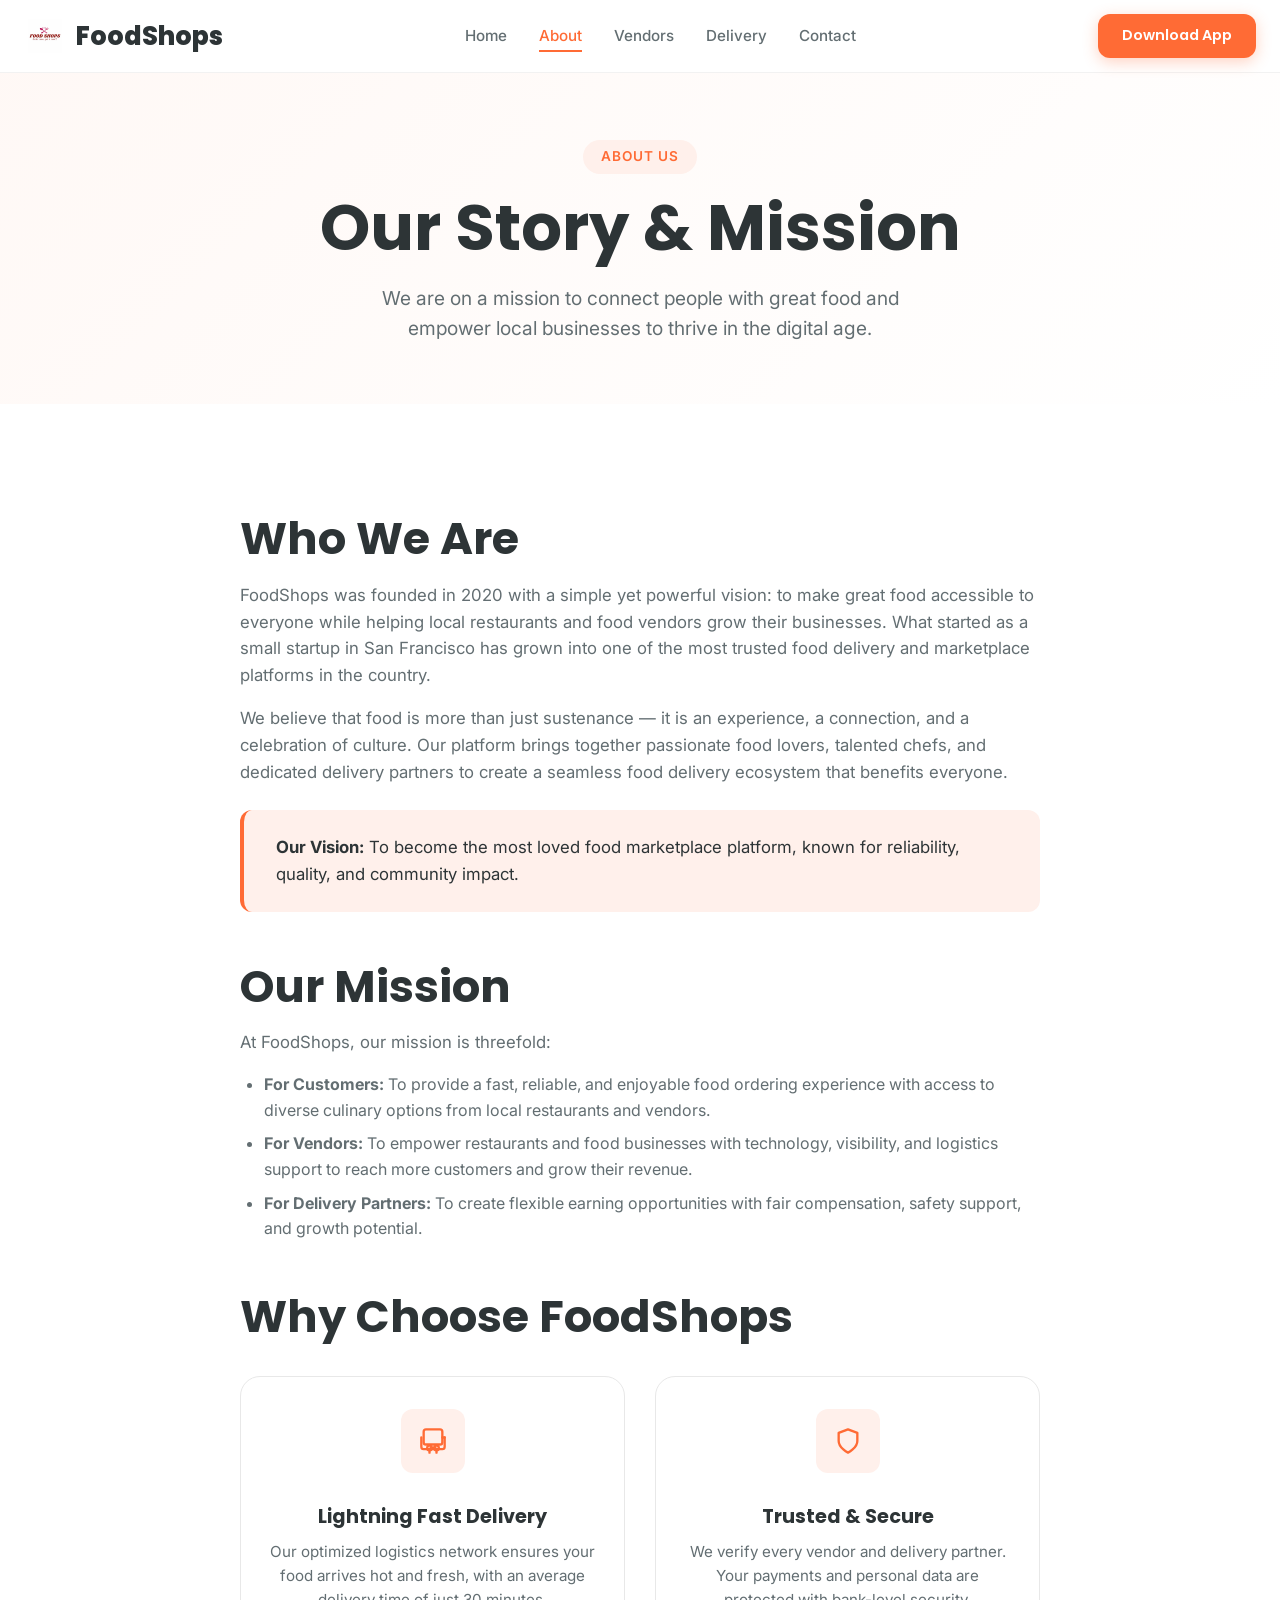
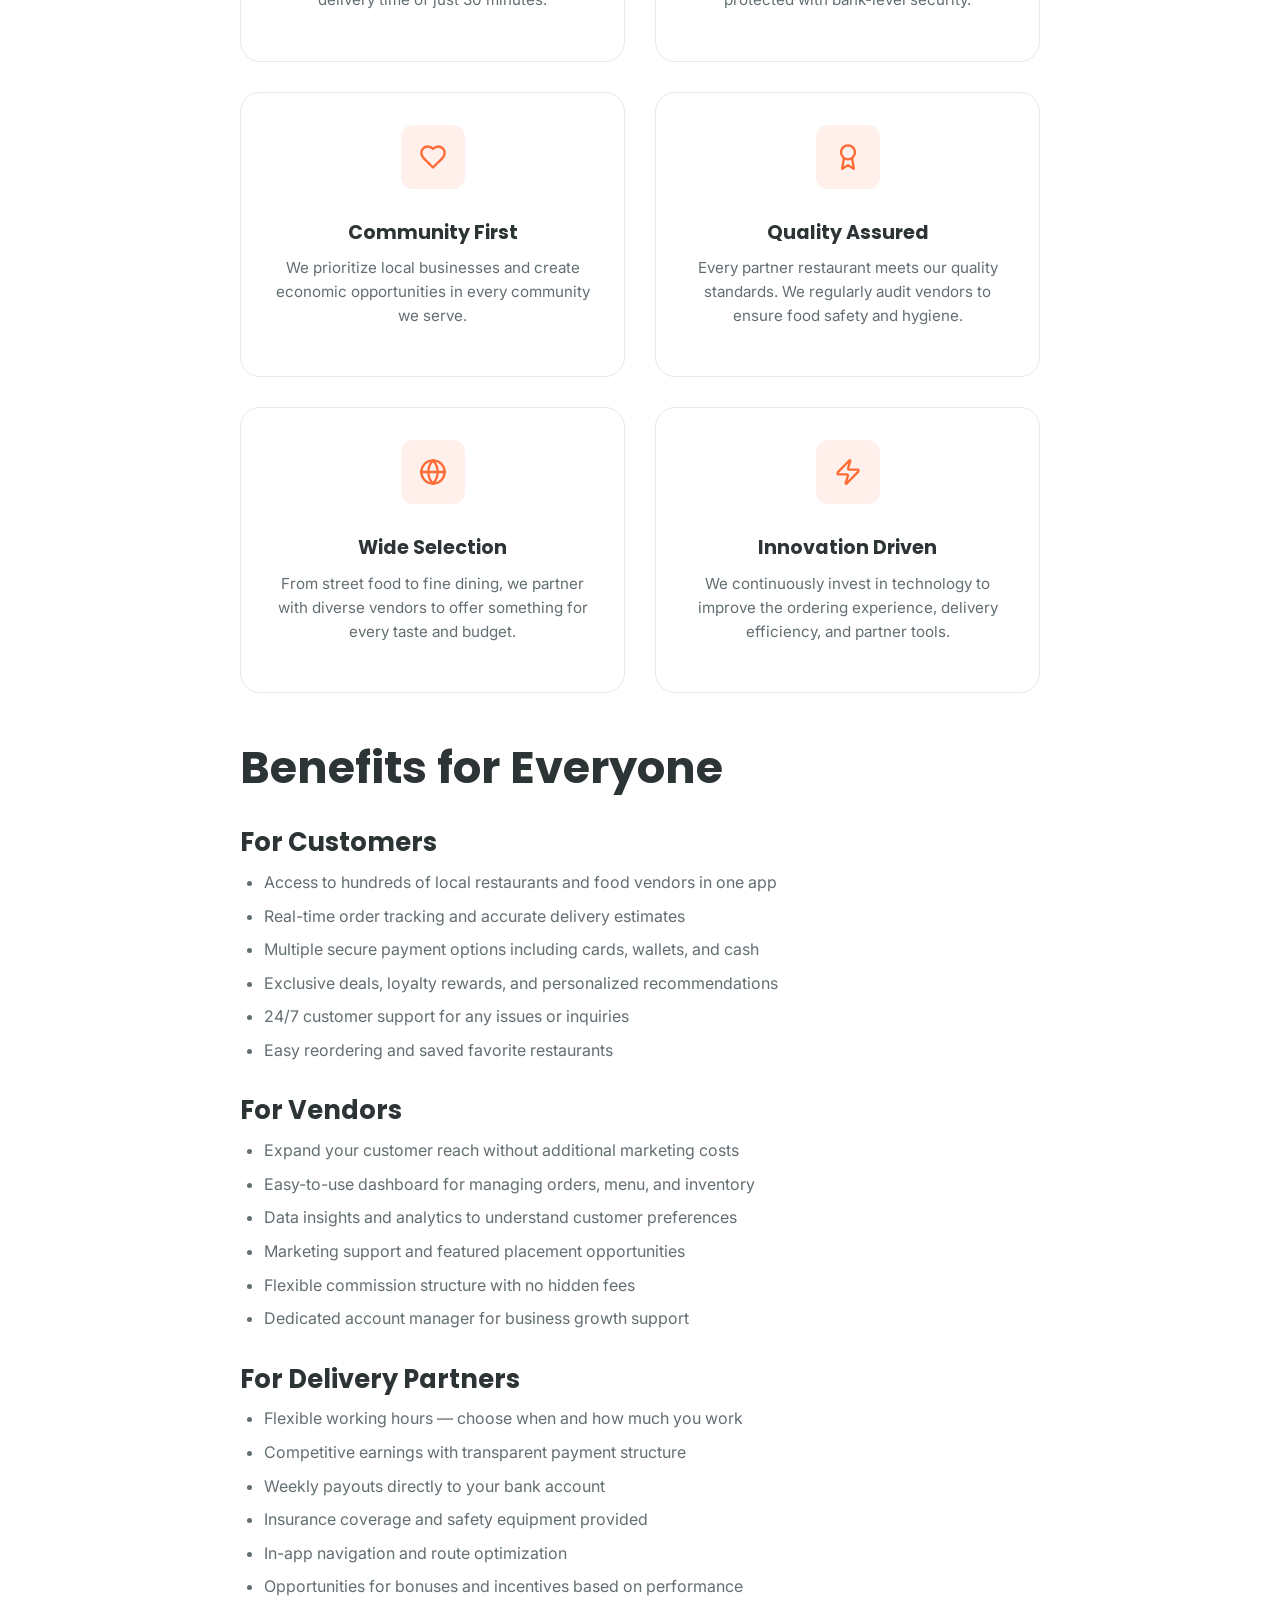
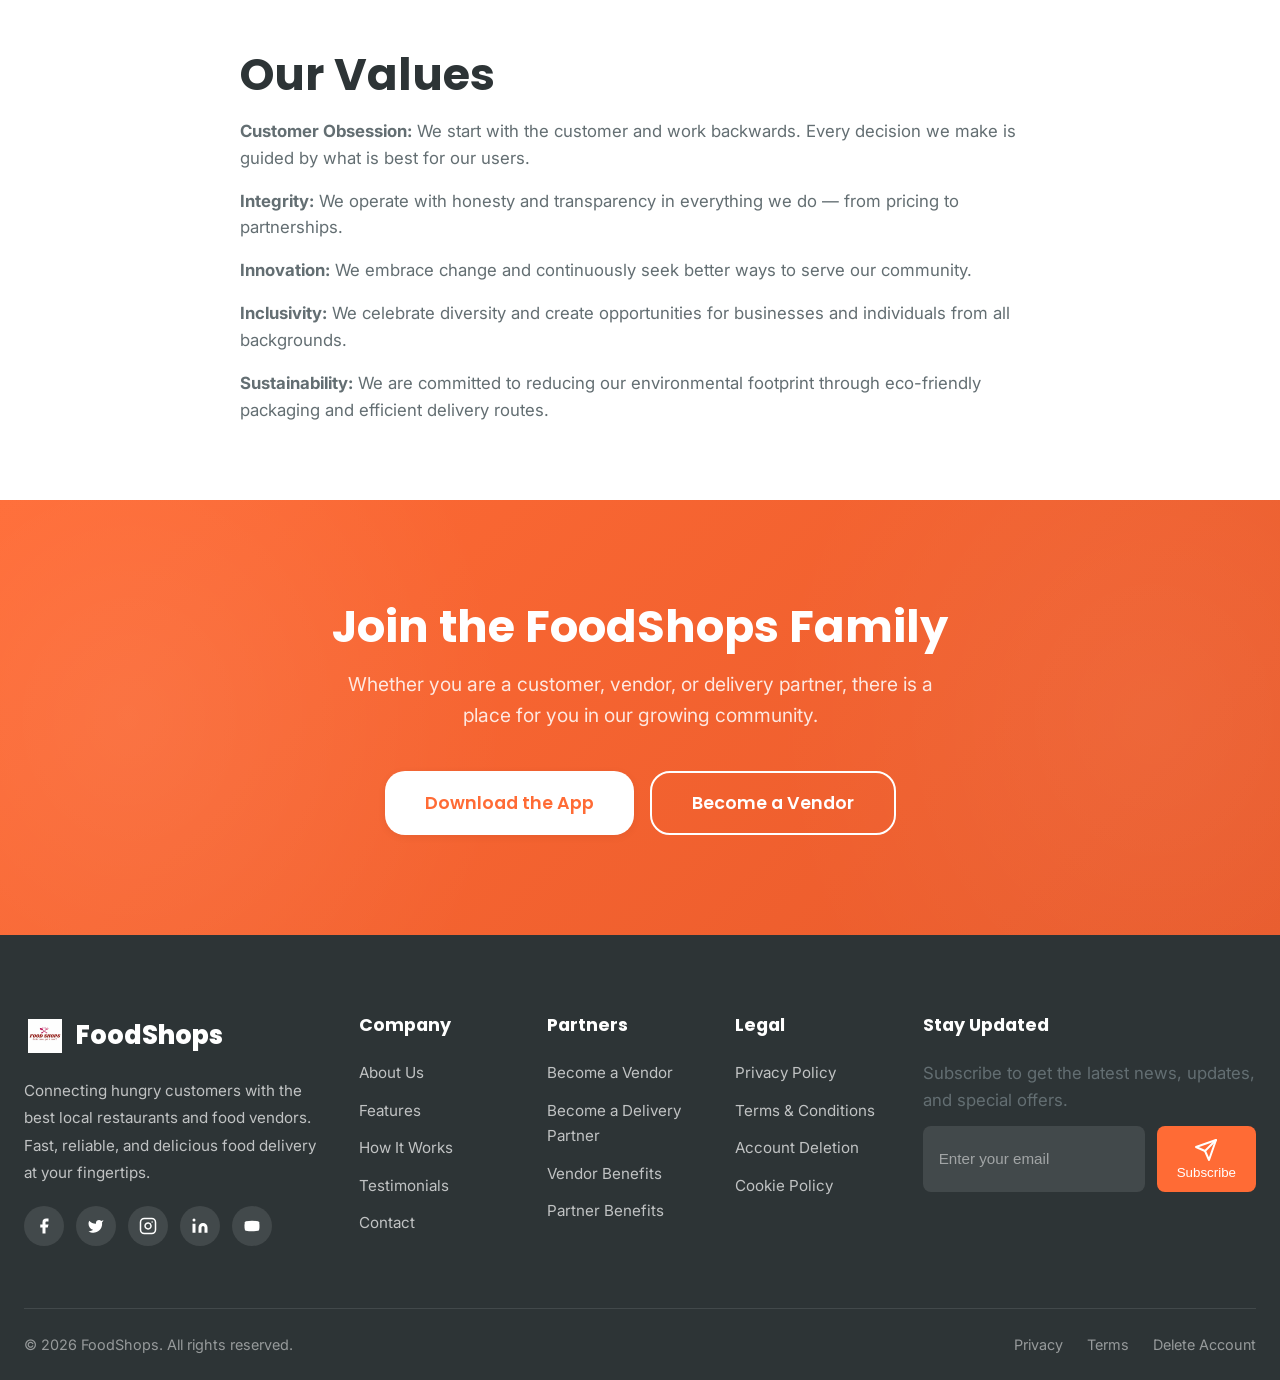
==== commit 6837b9b4: "Fix mobile menu on contact/download/delete pages; update app store links; add logo; improve vendor/d" ====
--- a/foodshops-theme/about.html
+++ b/foodshops-theme/about.html
@@ -15,7 +15,9 @@
 <nav class="navbar">
 <div class="container">
 <a href="index.html" class="logo">
-<div class="logo-icon"><svg xmlns="http://www.w3.org/2000/svg" width="24" height="24" viewBox="0 0 24 24" fill="none" stroke="currentColor" stroke-width="2.5" stroke-linecap="round" stroke-linejoin="round"><path d="M3 2v7c0 1.1.9 2 2 2h4a2 2 0 0 0 2-2V2"/><path d="M7 2v20"/><path d="M21 15V2v0a5 5 0 0 0-5 5v6c0 1.1.9 2 2 2h3Zm0 0v7"/></svg></div>
+<div class="logo-icon">
+    <img src="images/logo.jpeg" alt="FoodShops">
+</div>
 FoodShops
 </a>
 <div class="nav-links">
@@ -188,7 +190,9 @@
 <div class="footer-grid">
 <div class="footer-brand">
 <a href="index.html" class="logo">
-<div class="logo-icon"><svg xmlns="http://www.w3.org/2000/svg" width="24" height="24" viewBox="0 0 24 24" fill="none" stroke="currentColor" stroke-width="2.5" stroke-linecap="round" stroke-linejoin="round"><path d="M3 2v7c0 1.1.9 2 2 2h4a2 2 0 0 0 2-2V2"/><path d="M7 2v20"/><path d="M21 15V2v0a5 5 0 0 0-5 5v6c0 1.1.9 2 2 2h3Zm0 0v7"/></svg></div>
+<div class="logo-icon">
+    <img src="images/logo.jpeg" alt="FoodShops">
+</div>
 FoodShops
 </a>
 <p>Connecting hungry customers with the best local restaurants and food vendors. Fast, reliable, and delicious food delivery at your fingertips.</p>
--- a/foodshops-theme/css/style.css
+++ b/foodshops-theme/css/style.css
@@ -278,12 +278,22 @@
 .logo-icon {
 width: 42px;
 height: 42px;
-background: var(--primary);
+background: var(--primary_light);
 border-radius: var(--radius-md);
 display: flex;
 align-items: center;
 justify-content: center;
 color: white;
+overflow: hidden; /* Ensures the image stays inside the rounded corners */
+padding: 4px;
+}
+
+
+.logo-icon img {
+    width: 100%;
+    height: 100%;
+    object-fit: cover; /* or "contain" – test both */
+    mix-blend-mode: contain;
 }
 
 .nav-links {
@@ -1169,12 +1179,43 @@
 }
 }
 
+/* Mobile responsiveness */
 @media (max-width: 768px) {
 .nav-links, .nav-cta {
-display: none;
+ display: none;
 }
 .mobile-menu-btn {
 display: flex;
+}
+.role-grid {
+grid-template-columns: 1fr !important;
+gap: 30px;
+}
+.role-grid.reverse {
+direction: ltr;
+}
+.role-text {
+text-align: center;
+}
+.role-list {
+text-align: left;
+margin: 0 auto;
+max-width: 400px;
+}
+.hero .container {
+grid-template-columns: 1fr;
+text-align: center;
+}
+.hero-description {
+margin-left: auto;
+margin-right: auto;
+}
+.hero-buttons {
+justify-content: center;
+}
+.hero-stats {
+justify-content: center;
+}
 }
 .hero {
 padding: 120px 0 60px;
@@ -1194,13 +1235,10 @@
 .form-row {
 grid-template-columns: 1fr;
 }
-.footer-grid {
-grid-template-columns: 1fr;
-}
 .contact-form {
 padding: 24px;
 }
-}
+
 
 @media (max-width: 480px) {
 .hero-buttons .btn {
@@ -1212,6 +1250,9 @@
 }
 .testimonials-grid {
 grid-template-columns: 1fr;
+}
+.footer-grid {
+grid-template-columns: 1fr !important;
 }
 }
 
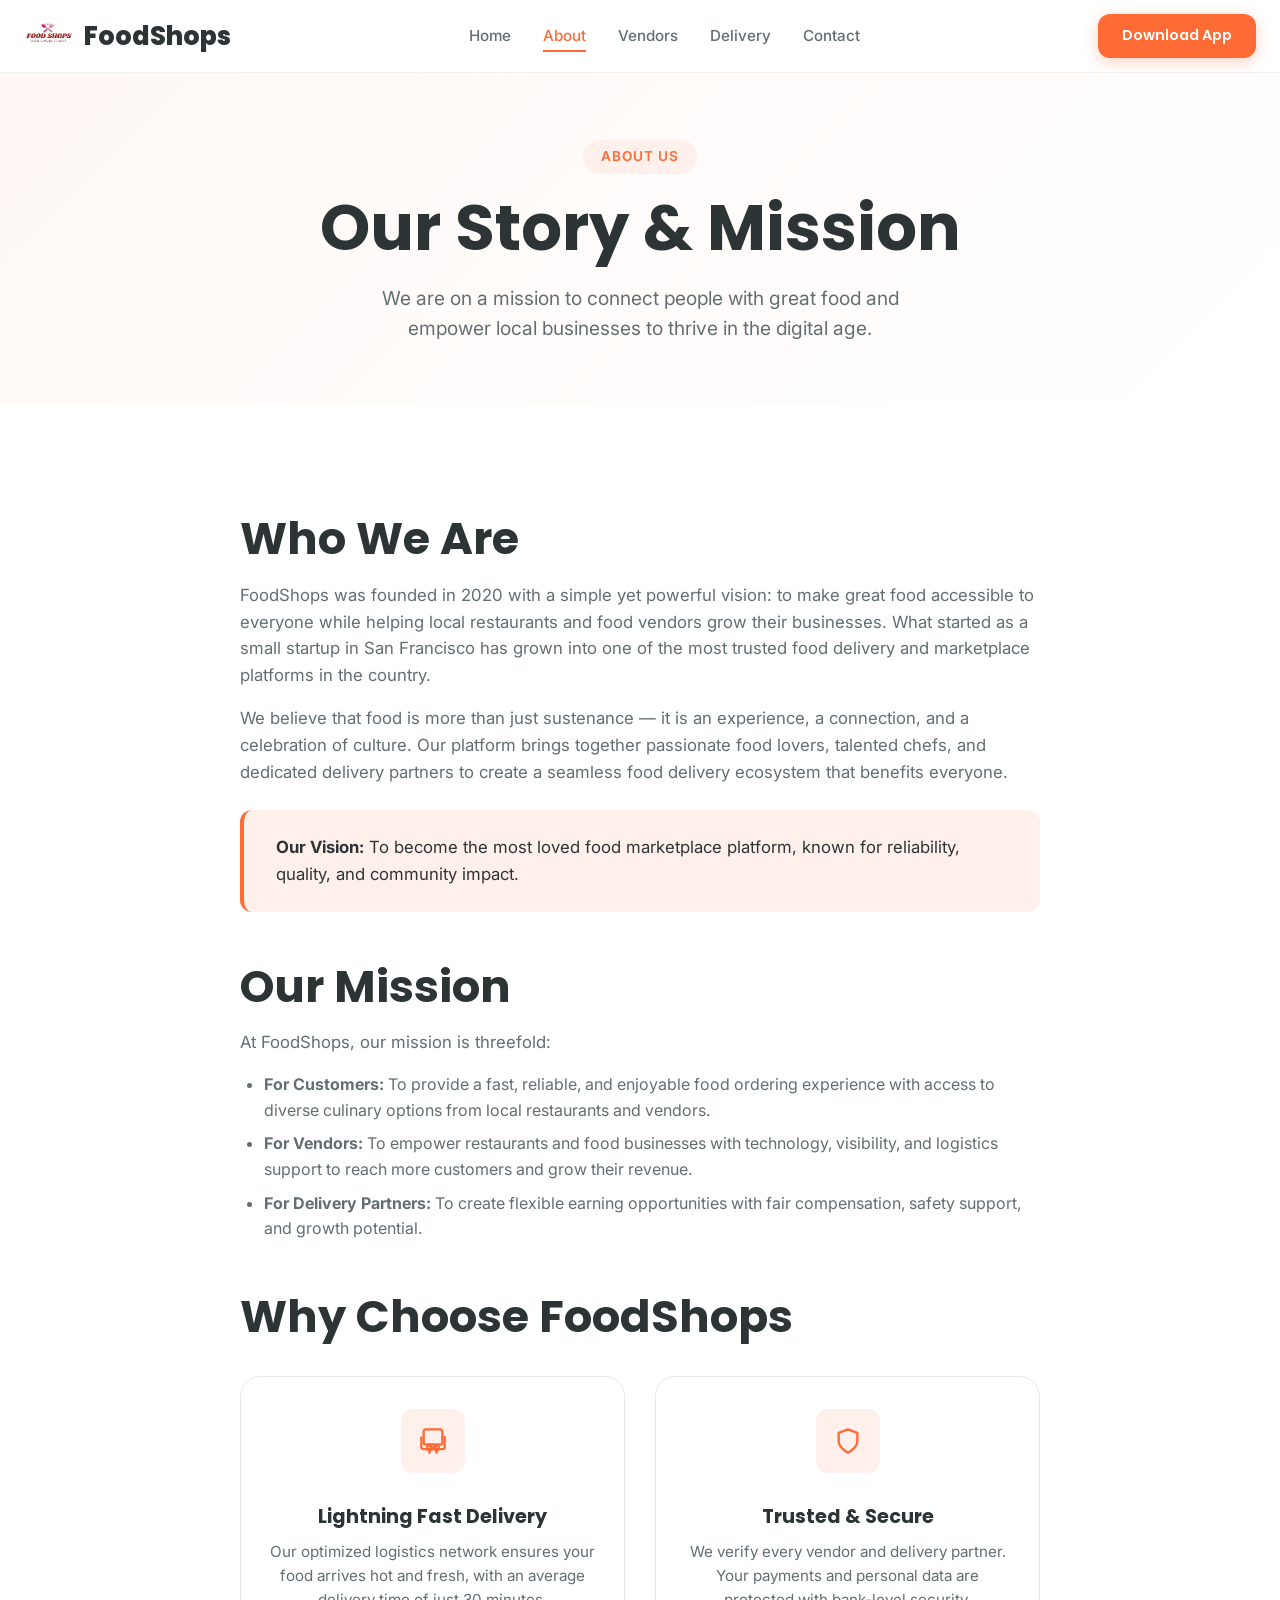
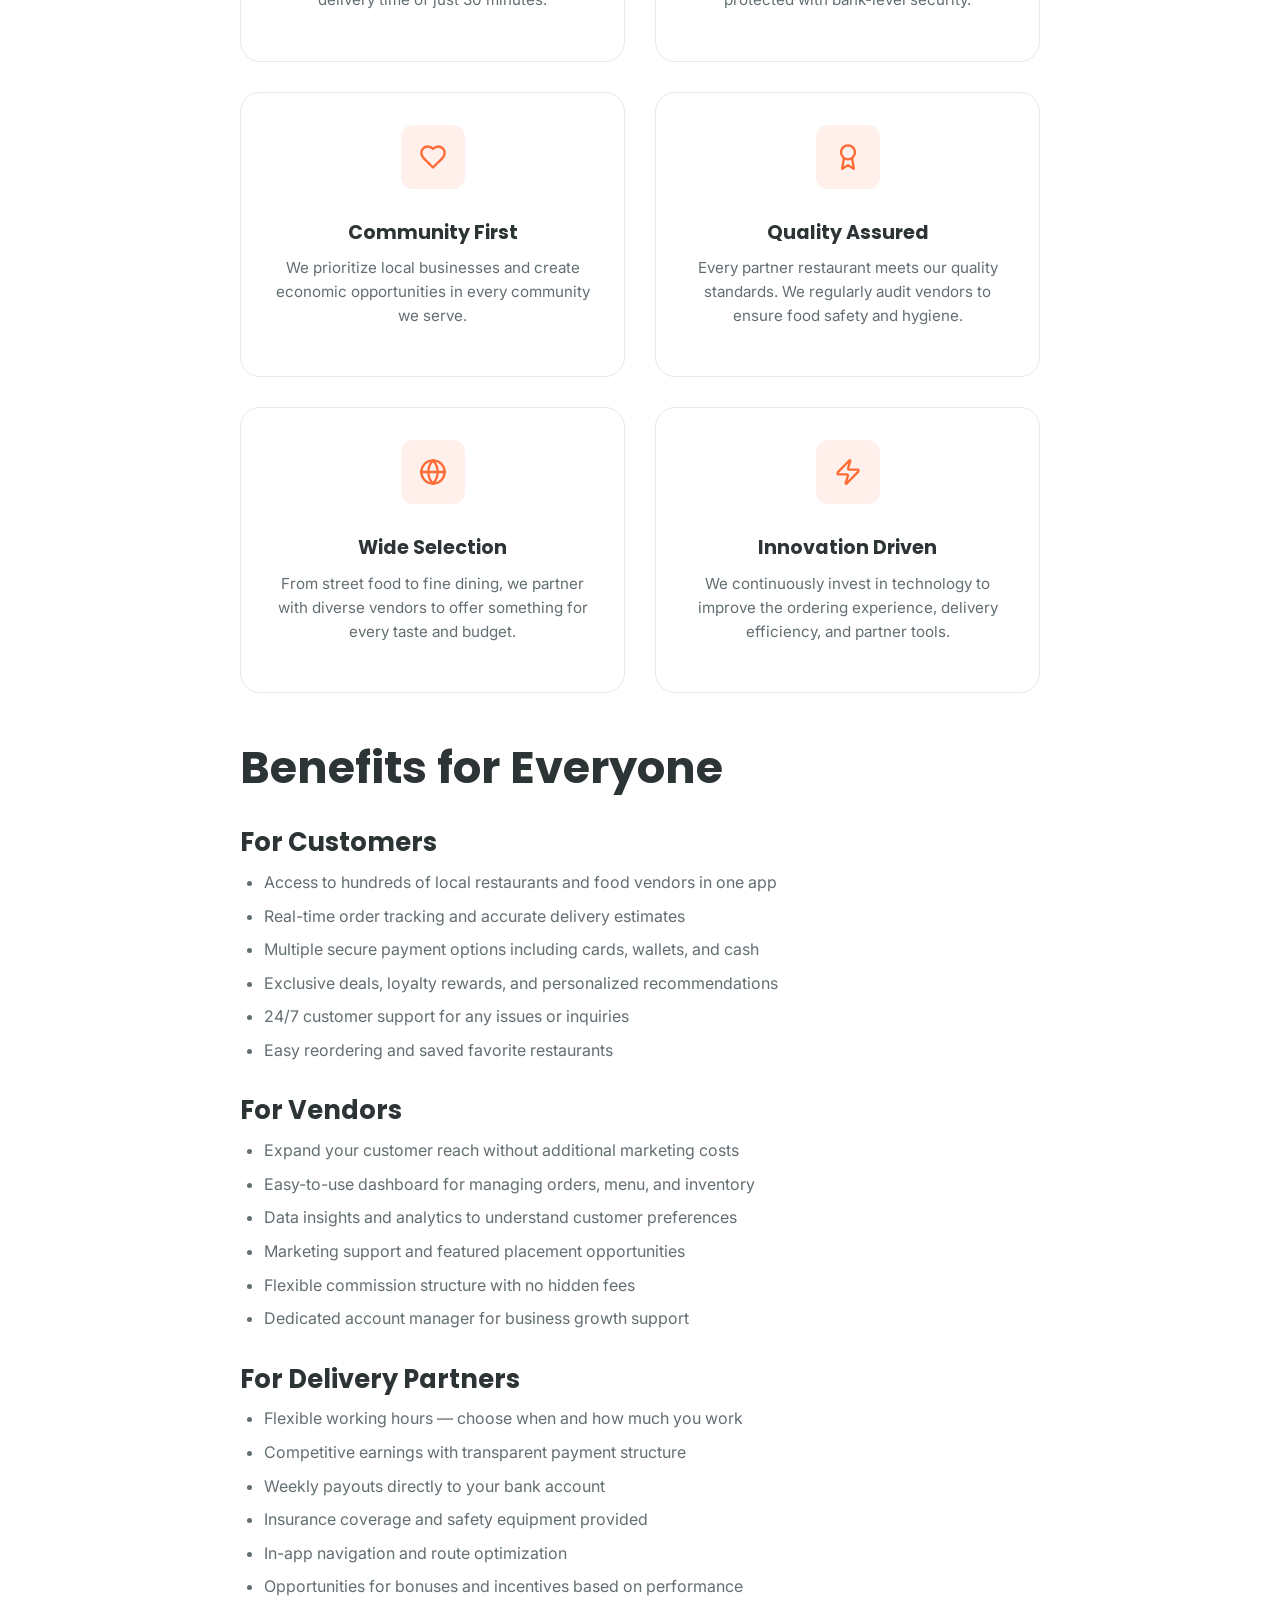
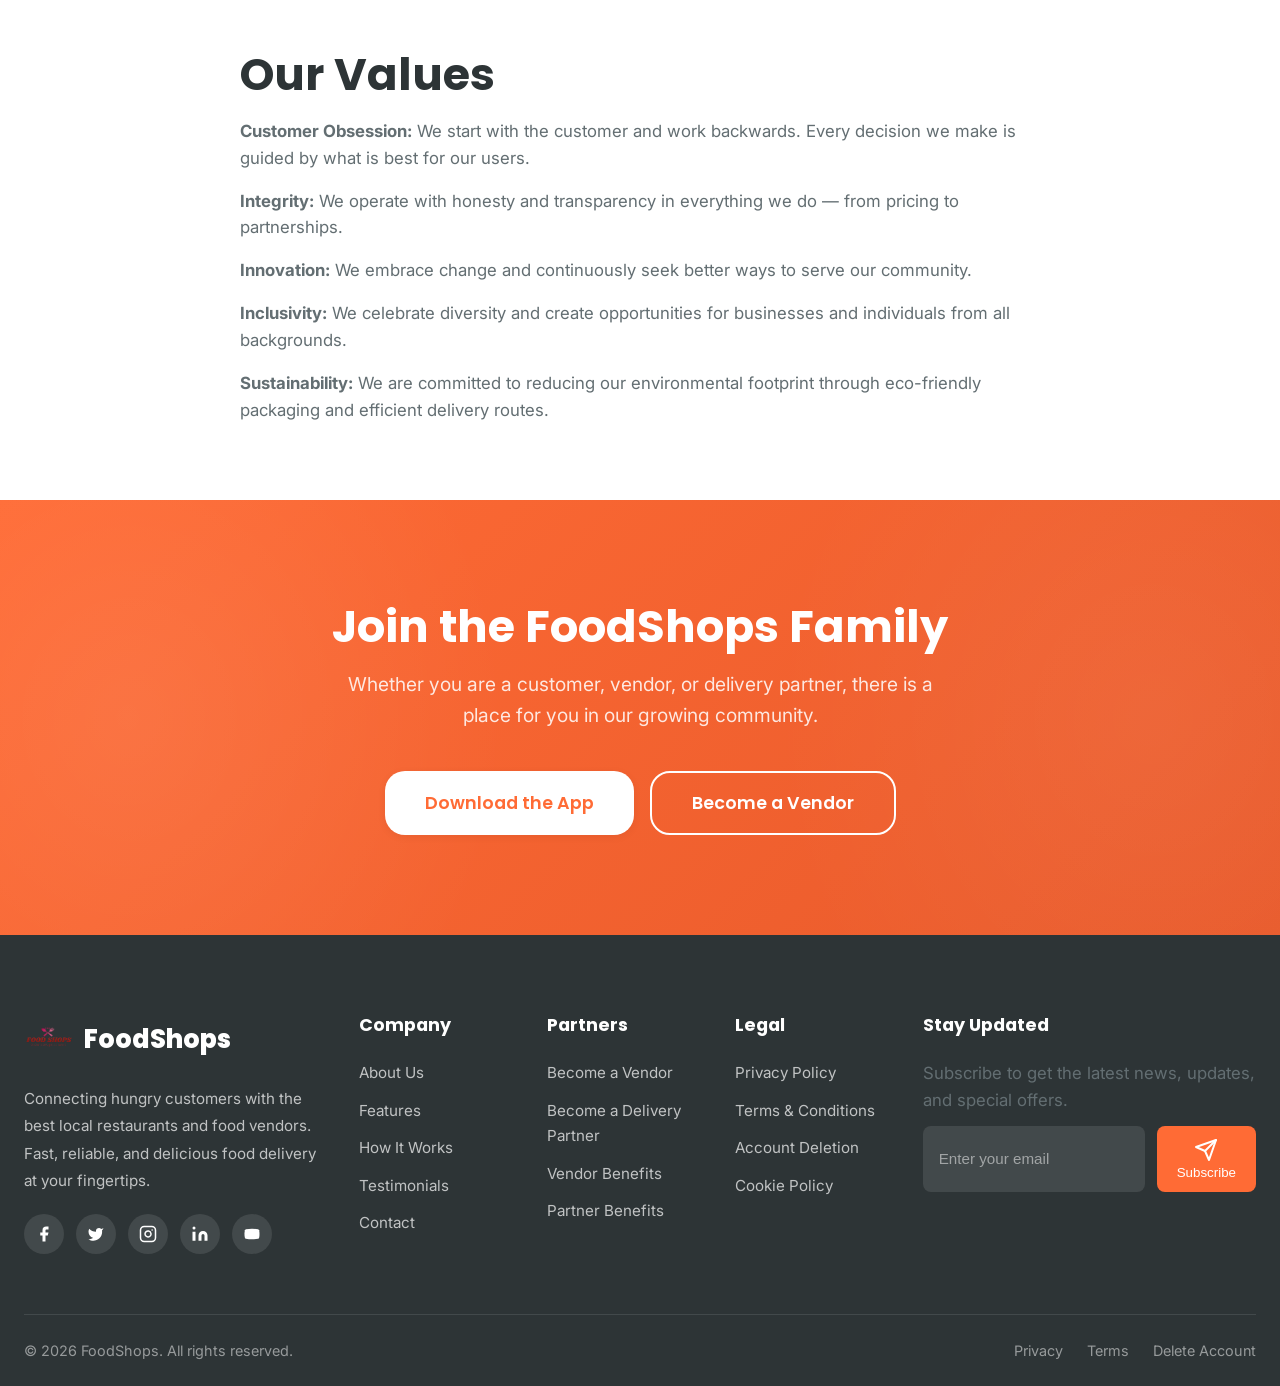
==== commit 2193a783: "Remove duplicate FoodShops text from header and footer" ====
--- a/foodshops-theme/about.html
+++ b/foodshops-theme/about.html
@@ -16,7 +16,7 @@
 <div class="container">
 <a href="index.html" class="logo">
 <div class="logo-icon">
-    <img src="images/logo.jpeg" alt="FoodShops">
+    <img src="images/logo.png" alt="FoodShops">
 </div>
 FoodShops
 </a>
@@ -191,7 +191,7 @@
 <div class="footer-brand">
 <a href="index.html" class="logo">
 <div class="logo-icon">
-    <img src="images/logo.jpeg" alt="FoodShops">
+    <img src="images/logo.png" alt="FoodShops">
 </div>
 FoodShops
 </a>
--- a/foodshops-theme/css/style.css
+++ b/foodshops-theme/css/style.css
@@ -276,24 +276,17 @@
 }
 
 .logo-icon {
-width: 42px;
-height: 42px;
-background: var(--primary_light);
-border-radius: var(--radius-md);
-display: flex;
-align-items: center;
-justify-content: center;
-color: white;
-overflow: hidden; /* Ensures the image stays inside the rounded corners */
-padding: 4px;
-}
-
+    background: transparent;
+    width: auto;
+    height: 50px;
+    padding: 0;
+    border-radius: 0;
+}
 
 .logo-icon img {
-    width: 100%;
+    display: block;
     height: 100%;
-    object-fit: cover; /* or "contain" – test both */
-    mix-blend-mode: contain;
+    width: auto;
 }
 
 .nav-links {
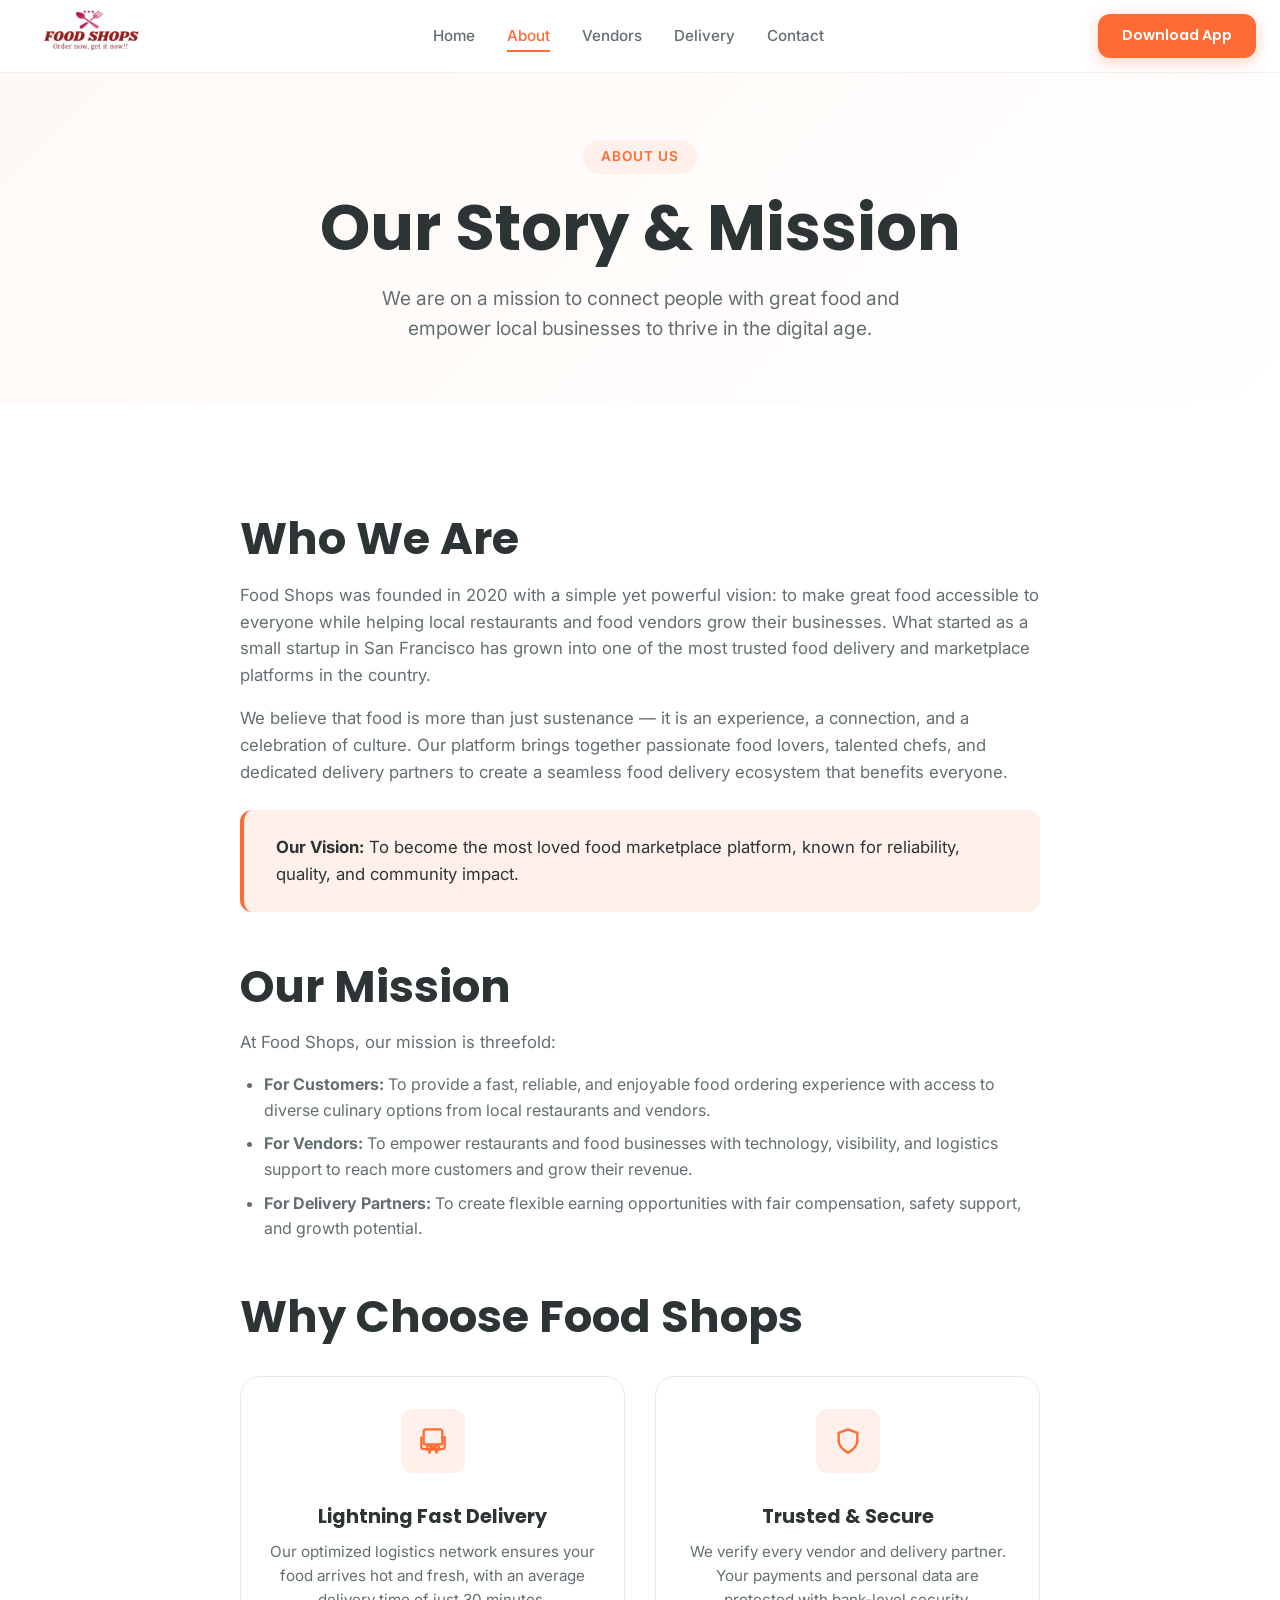
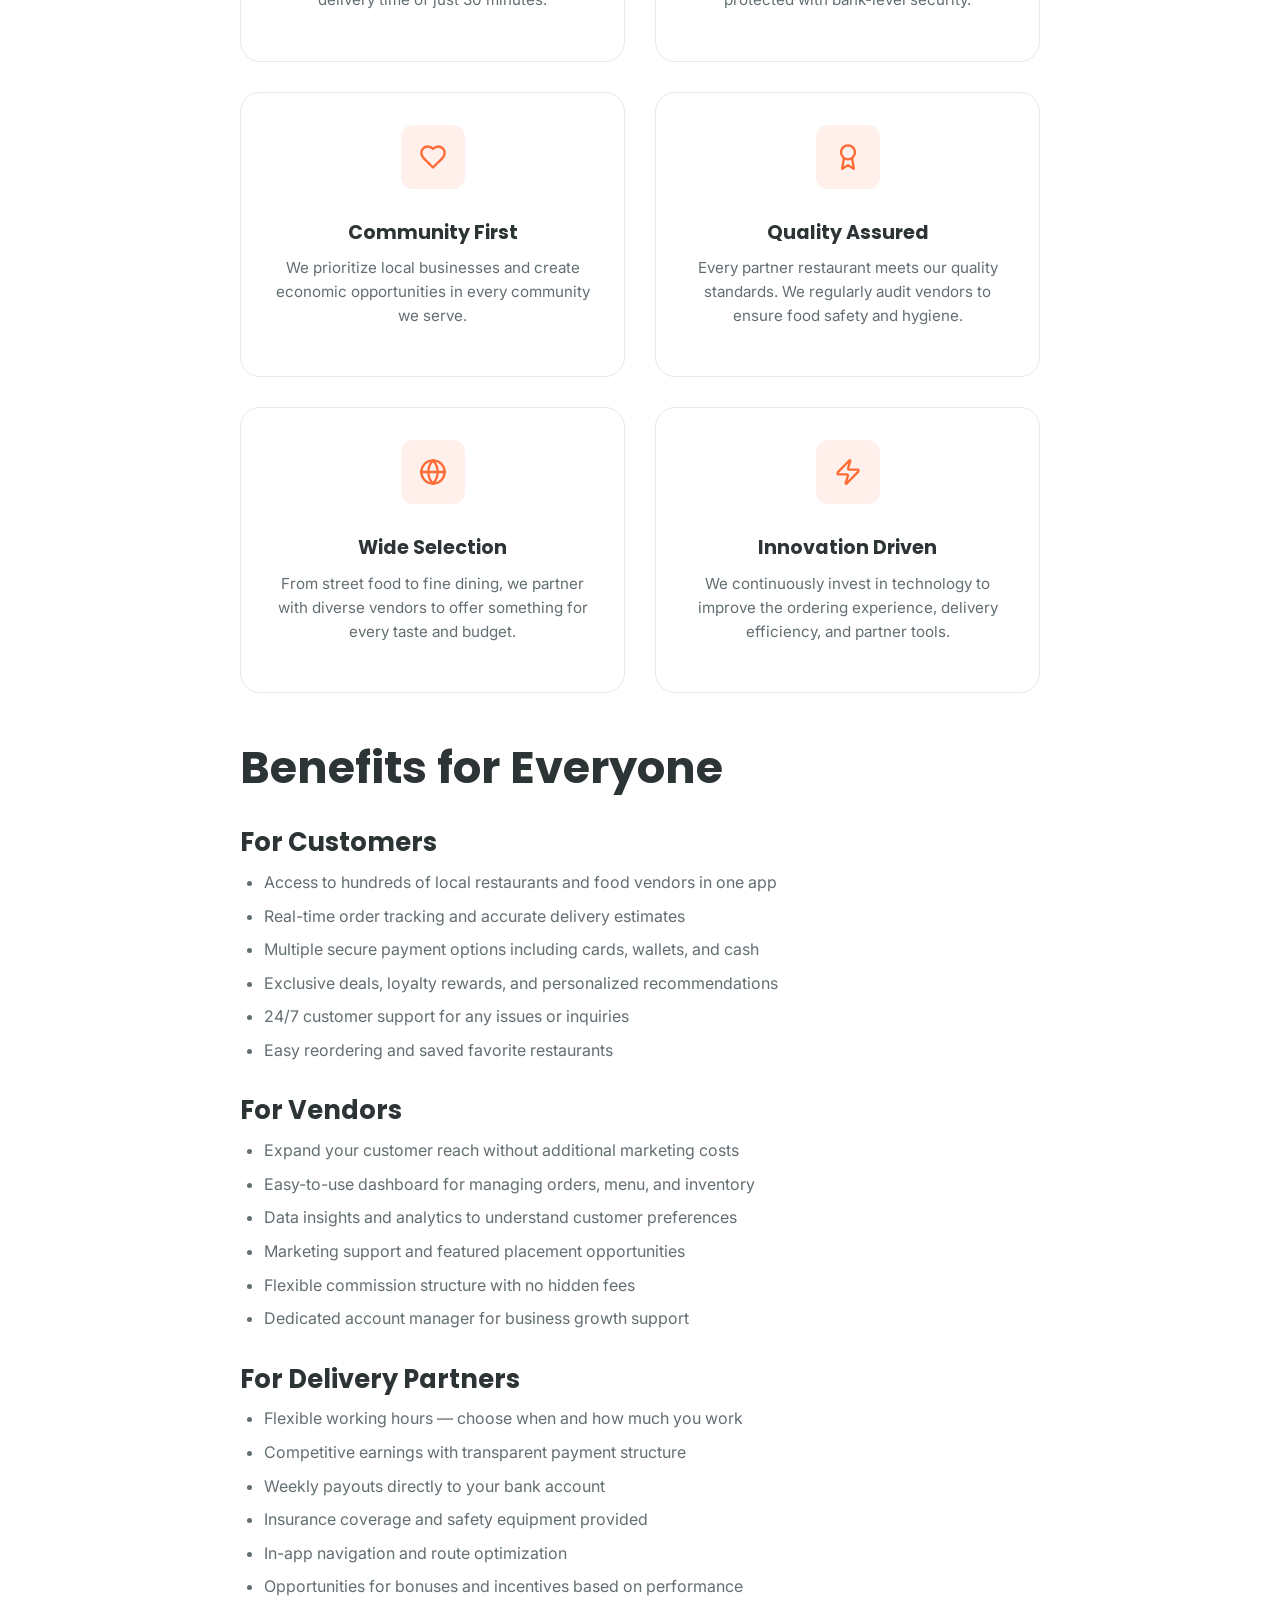
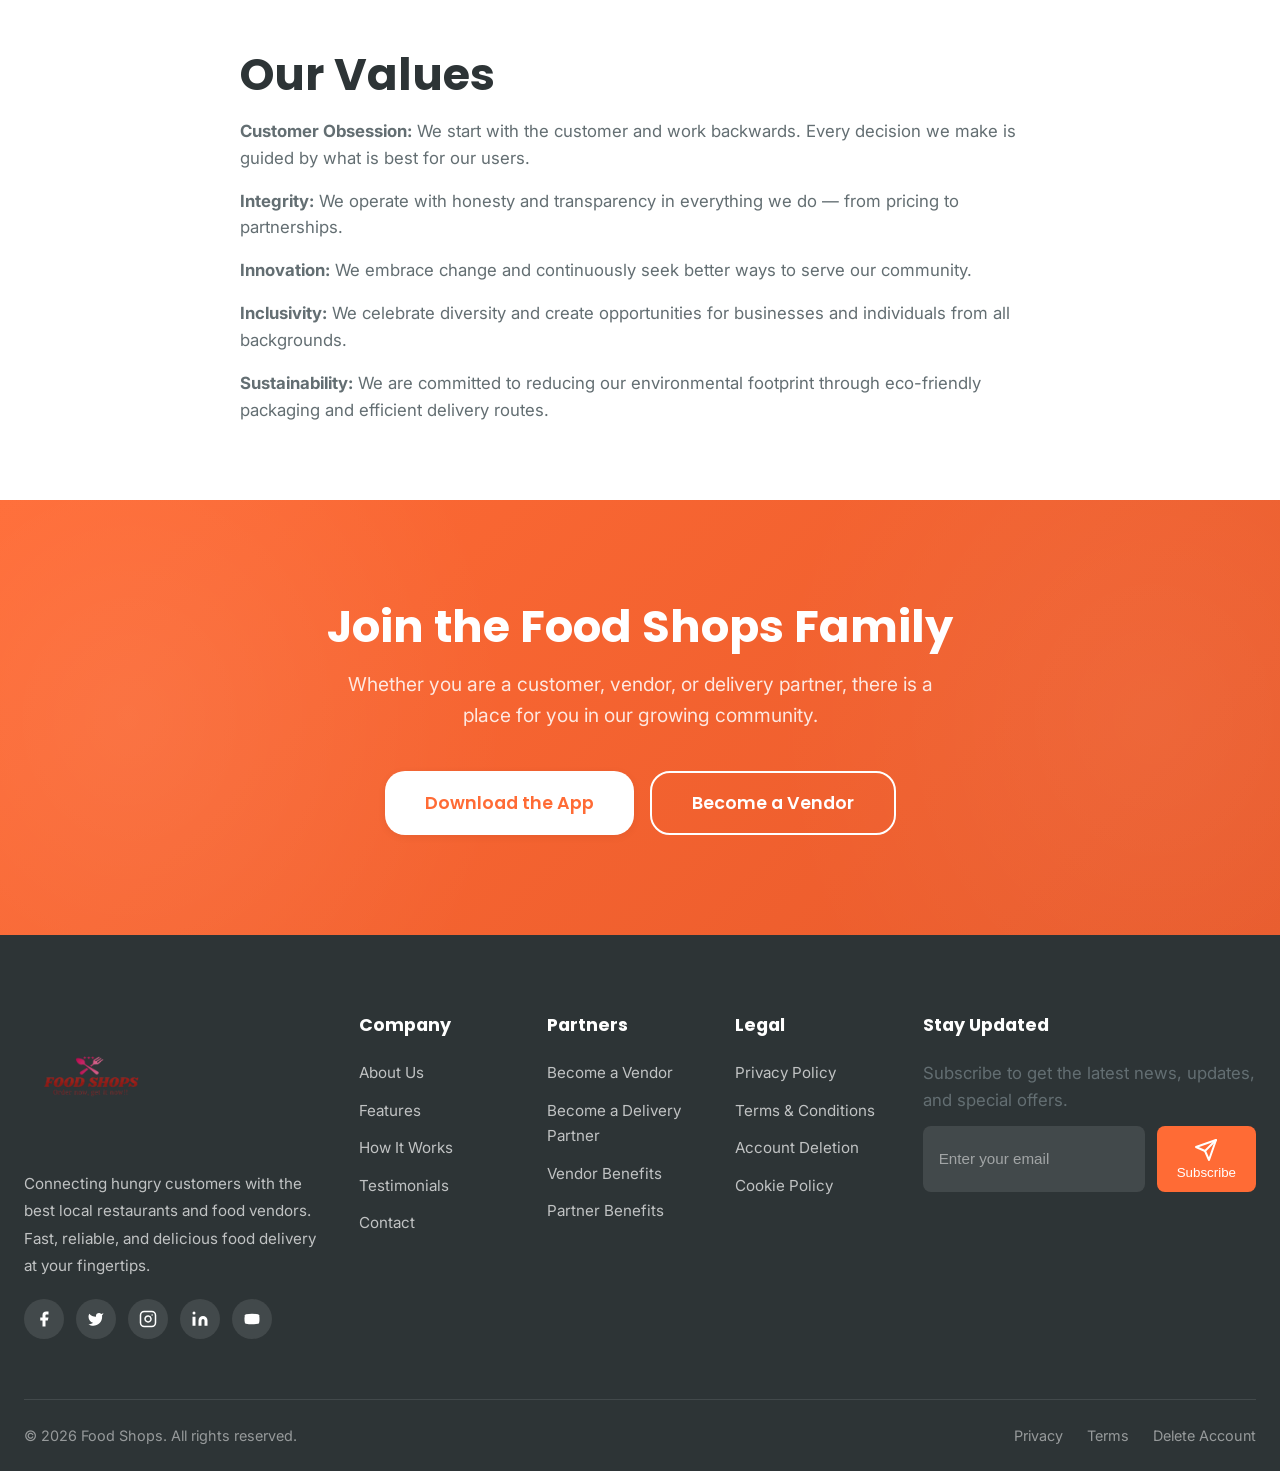
==== commit 167da0ea: "Removed redundant food shops name the the header, connected forms to formspree API" ====
--- a/foodshops-theme/about.html
+++ b/foodshops-theme/about.html
@@ -3,7 +3,7 @@
 <head>
 <meta charset="UTF-8">
 <meta name="viewport" content="width=device-width, initial-scale=1.0">
-<meta name="description" content="FoodShops - Your favorite food, delivered fast. Order from top restaurants and local vendors.">
+<meta name="description" content="Food Shops - Your favorite food, delivered fast. Order from top restaurants and local vendors.">
 <meta name="keywords" content="food delivery, online food ordering, restaurant delivery, food marketplace">
 <link rel="preconnect" href="https://fonts.googleapis.com">
 <link rel="preconnect" href="https://fonts.gstatic.com" crossorigin>
@@ -16,9 +16,8 @@
 <div class="container">
 <a href="index.html" class="logo">
 <div class="logo-icon">
-    <img src="images/logo.png" alt="FoodShops">
-</div>
-FoodShops
+    <img src="images/logo.png" alt="Food Shops">
+</div>
 </a>
 <div class="nav-links">
 <a href="index.html" class="">Home</a>
@@ -80,7 +79,7 @@
 <div class="container">
 <div class="content-section">
 <h2>Who We Are</h2>
-<p>FoodShops was founded in 2020 with a simple yet powerful vision: to make great food accessible to everyone while helping local restaurants and food vendors grow their businesses. What started as a small startup in San Francisco has grown into one of the most trusted food delivery and marketplace platforms in the country.</p>
+<p>Food Shops was founded in 2020 with a simple yet powerful vision: to make great food accessible to everyone while helping local restaurants and food vendors grow their businesses. What started as a small startup in San Francisco has grown into one of the most trusted food delivery and marketplace platforms in the country.</p>
 <p>We believe that food is more than just sustenance — it is an experience, a connection, and a celebration of culture. Our platform brings together passionate food lovers, talented chefs, and dedicated delivery partners to create a seamless food delivery ecosystem that benefits everyone.</p>
 
 <div class="highlight-box">
@@ -88,14 +87,14 @@
 </div>
 
 <h2>Our Mission</h2>
-<p>At FoodShops, our mission is threefold:</p>
+<p>At Food Shops, our mission is threefold:</p>
 <ul>
 <li><strong>For Customers:</strong> To provide a fast, reliable, and enjoyable food ordering experience with access to diverse culinary options from local restaurants and vendors.</li>
 <li><strong>For Vendors:</strong> To empower restaurants and food businesses with technology, visibility, and logistics support to reach more customers and grow their revenue.</li>
 <li><strong>For Delivery Partners:</strong> To create flexible earning opportunities with fair compensation, safety support, and growth potential.</li>
 </ul>
 
-<h2>Why Choose FoodShops</h2>
+<h2>Why Choose Food Shops</h2>
 <div class="benefits-grid">
 <div class="benefit-card fade-in">
 <div class="feature-icon"><svg xmlns="http://www.w3.org/2000/svg" width="24" height="24" viewBox="0 0 24 24" fill="none" stroke="currentColor" stroke-width="2" stroke-linecap="round" stroke-linejoin="round"><rect width="16" height="13" x="4" y="2" rx="2"/><path d="M20 9h2"/><path d="M22 9v8a2 2 0 0 1-2 2H4a2 2 0 0 1-2-2V9"/><path d="M9 22v-2a2 2 0 0 1 2-2h2a2 2 0 0 1 2 2v2"/><circle cx="9" cy="18" r="2"/><circle cx="15" cy="18" r="2"/></svg></div>
@@ -174,7 +173,7 @@
 <!-- CTA Section -->
 <section class="cta-section">
 <div class="container">
-<h2>Join the FoodShops Family</h2>
+<h2>Join the Food Shops Family</h2>
 <p>Whether you are a customer, vendor, or delivery partner, there is a place for you in our growing community.</p>
 <div class="cta-buttons">
 <a href="download.html" class="btn btn-white btn-lg">Download the App</a>
@@ -191,9 +190,8 @@
 <div class="footer-brand">
 <a href="index.html" class="logo">
 <div class="logo-icon">
-    <img src="images/logo.png" alt="FoodShops">
-</div>
-FoodShops
+    <img src="images/logo.png" alt="Food Shops">
+</div>
 </a>
 <p>Connecting hungry customers with the best local restaurants and food vendors. Fast, reliable, and delicious food delivery at your fingertips.</p>
 <div class="footer-social">
@@ -242,7 +240,7 @@
 </div>
 </div>
 <div class="footer-bottom">
-<p>© 2026 FoodShops. All rights reserved.</p>
+<p>© 2026 Food Shops. All rights reserved.</p>
 <div class="footer-bottom-links">
 <a href="privacy.html">Privacy</a>
 <a href="terms.html">Terms</a>
--- a/foodshops-theme/css/style.css
+++ b/foodshops-theme/css/style.css
@@ -1,5 +1,5 @@
 /* ============================================
-FoodShops - Modern Food Marketplace Theme
+Food Shops - Modern Food Marketplace Theme
 ============================================ */
 
 /* CSS Variables */
@@ -271,15 +271,15 @@
 gap: 10px;
 font-family: var(--font-heading);
 font-size: 1.6rem;
-font-weight: 800;
+font-weight: 900;
 color: var(--text-dark);
 }
 
 .logo-icon {
     background: transparent;
     width: auto;
-    height: 50px;
-    padding: 0;
+    height: 135px;
+    padding: 15px;
     border-radius: 0;
 }
 
